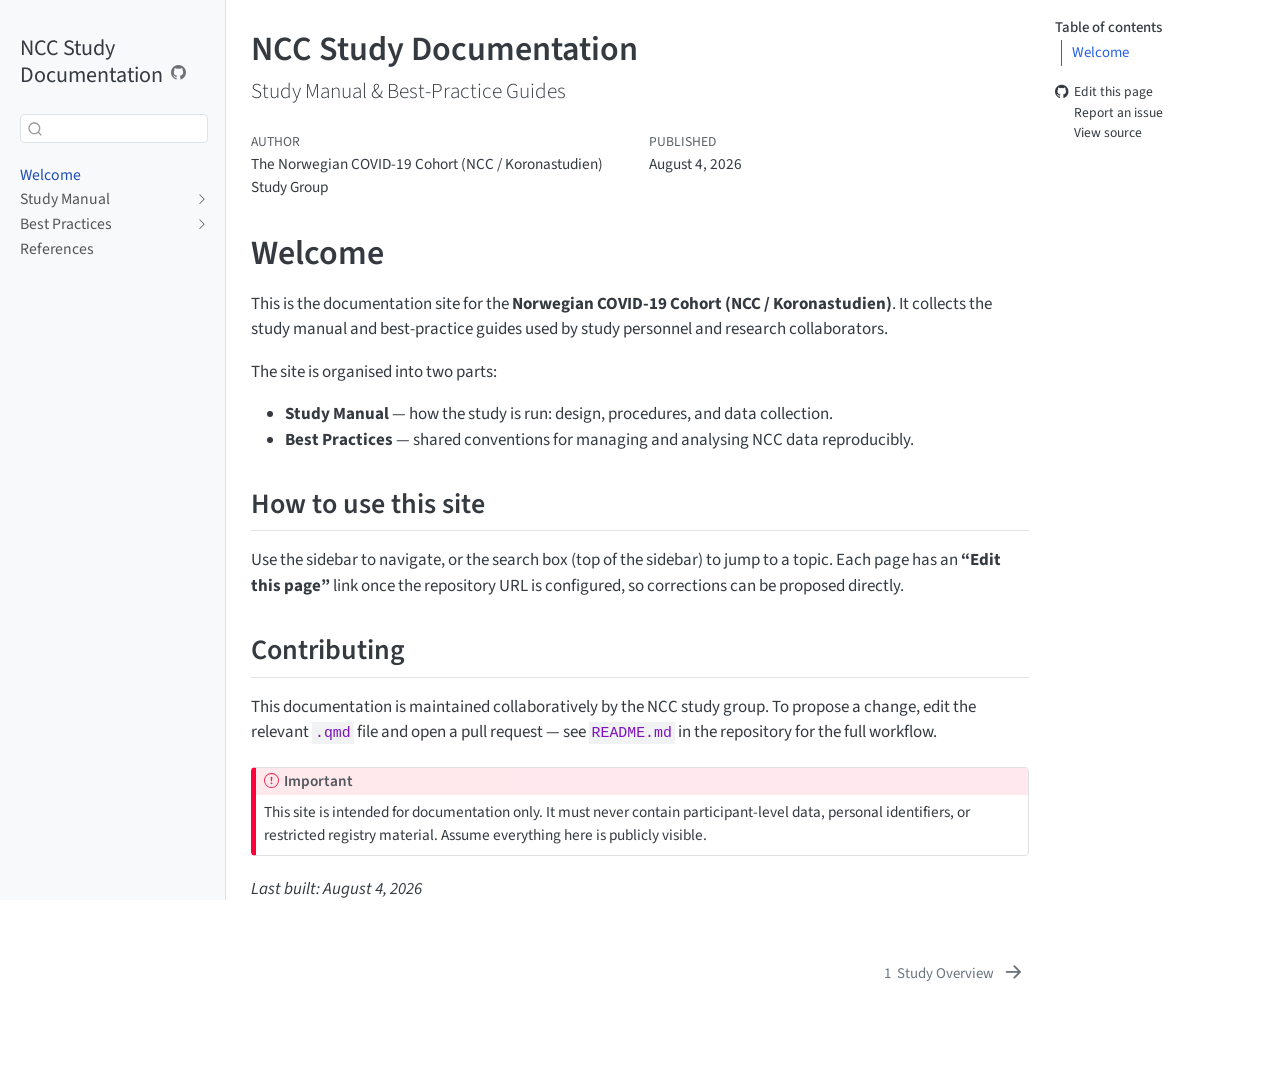
==== index.html @ e5246c28 "Built site for gh-pages" ====
<!DOCTYPE html>
<html xmlns="http://www.w3.org/1999/xhtml" lang="en" xml:lang="en"><head>

<meta charset="utf-8">
<meta name="generator" content="quarto-1.10.18">

<meta name="viewport" content="width=device-width, initial-scale=1.0, user-scalable=yes">

<meta name="author" content="The Norwegian COVID-19 Cohort (NCC / Koronastudien) Study Group">
<meta name="dcterms.date" content="2026-08-04">

<title>NCC Study Documentation</title>
<style>
/* Default styles provided by pandoc.
** See https://pandoc.org/MANUAL.html#variables-for-html for config info.
*/
span.smallcaps{font-variant: small-caps;}
div.columns{display: flex; gap: 1.5em;}
div.column{flex: auto;}
@media screen {
div.columns{gap: min(4vw, 1.5em);}
div.column{overflow-x: auto;}
}
div.hanging-indent{margin-left: 1.5em; text-indent: -1.5em;}
ul.task-list{list-style: none;}
ul.task-list li input[type="checkbox"] {
  width: 0.8em;
  margin: 0 0.8em 0.2em -1em; /* quarto-specific, see https://github.com/quarto-dev/quarto-cli/issues/4556 */ 
  vertical-align: middle;
}
</style>


<script src="site_libs/quarto-nav/quarto-nav.js"></script>
<script src="site_libs/quarto-nav/headroom.min.js"></script>
<script src="site_libs/clipboard/clipboard.min.js"></script>
<script src="site_libs/quarto-search/autocomplete.umd.js"></script>
<script src="site_libs/quarto-search/fuse.min.js"></script>
<script src="site_libs/quarto-search/quarto-search.js"></script>
<meta name="quarto:offset" content="./">
<link href="./manual/study-overview.html" rel="next">
<script src="site_libs/quarto-html/quarto.js" type="module"></script>
<script src="site_libs/quarto-html/tabsets/tabsets.js" type="module"></script>
<script src="site_libs/quarto-html/popper.min.js"></script>
<script src="site_libs/quarto-html/tippy.umd.min.js"></script>
<script src="site_libs/quarto-html/anchor.min.js"></script>
<link href="site_libs/quarto-html/tippy.css" rel="stylesheet">
<link href="site_libs/quarto-html/quarto-syntax-highlighting-64a204ab8560d761af7679ceaba22944.css" rel="stylesheet" id="quarto-text-highlighting-styles">
<script src="site_libs/bootstrap/bootstrap.min.js"></script>
<link href="site_libs/bootstrap/bootstrap-icons.css" rel="stylesheet">
<link href="site_libs/bootstrap/bootstrap-79a35f3c4b9e2b77137be66b252dea35.min.css" rel="stylesheet" append-hash="true" id="quarto-bootstrap" data-mode="light">
<script id="quarto-search-options" type="application/json">{
  "location": "sidebar",
  "copy-button": false,
  "collapse-after": 3,
  "panel-placement": "start",
  "type": "textbox",
  "limit": 50,
  "keyboard-shortcut": [
    "f",
    "/",
    "s"
  ],
  "show-item-context": false,
  "language": {
    "search-no-results-text": "No results",
    "search-matching-documents-text": "matching documents",
    "search-copy-link-title": "Copy link to search",
    "search-hide-matches-text": "Hide additional matches",
    "search-more-match-text": "more match in this document",
    "search-more-matches-text": "more matches in this document",
    "search-clear-button-title": "Clear",
    "search-text-placeholder": "",
    "search-detached-cancel-button-title": "Cancel",
    "search-submit-button-title": "Submit",
    "search-label": "Search"
  }
}</script>


<link rel="stylesheet" href="styles.css">
</head>

<body class="nav-sidebar docked quarto-light">

<div id="quarto-search-results"></div>
  <header id="quarto-header" class="headroom fixed-top">
  <nav class="quarto-secondary-nav">
    <div class="container-fluid d-flex">
      <button type="button" class="quarto-btn-toggle btn" data-bs-toggle="collapse" role="button" data-bs-target=".quarto-sidebar-collapse-item" aria-controls="quarto-sidebar" aria-expanded="false" aria-label="Toggle sidebar navigation" onclick="if (window.quartoToggleHeadroom) { window.quartoToggleHeadroom(); }">
        <i class="bi bi-layout-text-sidebar-reverse"></i>
      </button>
        <nav class="quarto-page-breadcrumbs" aria-label="breadcrumb"><ol class="breadcrumb"><li class="breadcrumb-item"><a href="./index.html">Welcome</a></li></ol></nav>
        <a class="flex-grow-1" role="navigation" data-bs-toggle="collapse" data-bs-target=".quarto-sidebar-collapse-item" aria-controls="quarto-sidebar" aria-expanded="false" aria-label="Toggle sidebar navigation" onclick="if (window.quartoToggleHeadroom) { window.quartoToggleHeadroom(); }">      
        </a>
      <button type="button" class="btn quarto-search-button" aria-label="Search" onclick="window.quartoOpenSearch();">
        <i class="bi bi-search"></i>
      </button>
    </div>
  </nav>
</header>
<!-- content -->
<div id="quarto-content" class="quarto-container page-columns page-rows-contents page-layout-article">
<!-- sidebar -->
  <nav id="quarto-sidebar" class="sidebar collapse collapse-horizontal quarto-sidebar-collapse-item sidebar-navigation docked overflow-auto">
    <div class="pt-lg-2 mt-2 text-left sidebar-header">
    <div class="sidebar-title mb-0 py-0">
      <a href="./">NCC Study Documentation</a> 
        <div class="sidebar-tools-main">
    <a href="https://github.com/ncc-study/ncc-docs" title="Source Code" class="quarto-navigation-tool px-1" aria-label="Source Code"><i class="bi bi-github"></i></a>
</div>
    </div>
      </div>
        <div class="mt-2 flex-shrink-0 align-items-center">
        <div class="sidebar-search">
        <div id="quarto-search" class="" title="Search"></div>
        </div>
        </div>
    <div class="sidebar-menu-container"> 
    <ul class="list-unstyled mt-1">
        <li class="sidebar-item">
  <div class="sidebar-item-container"> 
  <a href="./index.html" class="sidebar-item-text sidebar-link active">
 <span class="menu-text">Welcome</span></a>
  </div>
</li>
        <li class="sidebar-item sidebar-item-section">
      <div class="sidebar-item-container"> 
            <a class="sidebar-item-text sidebar-link text-start collapsed" data-bs-toggle="collapse" data-bs-target="#quarto-sidebar-section-1" role="navigation" aria-expanded="false">
 <span class="menu-text">Study Manual</span></a>
          <a class="sidebar-item-toggle text-start collapsed" data-bs-toggle="collapse" data-bs-target="#quarto-sidebar-section-1" role="navigation" aria-expanded="false" aria-label="Toggle section">
            <i class="bi bi-chevron-right ms-2"></i>
          </a> 
      </div>
      <ul id="quarto-sidebar-section-1" class="collapse list-unstyled sidebar-section depth1 ">  
          <li class="sidebar-item">
  <div class="sidebar-item-container"> 
  <a href="./manual/study-overview.html" class="sidebar-item-text sidebar-link">
 <span class="menu-text"><span class="chapter-number">1</span>&nbsp; <span class="chapter-title">Study Overview</span></span></a>
  </div>
</li>
          <li class="sidebar-item">
  <div class="sidebar-item-container"> 
  <a href="./manual/data-collection.html" class="sidebar-item-text sidebar-link">
 <span class="menu-text"><span class="chapter-number">2</span>&nbsp; <span class="chapter-title">Data collection</span></span></a>
  </div>
</li>
      </ul>
  </li>
        <li class="sidebar-item sidebar-item-section">
      <div class="sidebar-item-container"> 
            <a class="sidebar-item-text sidebar-link text-start collapsed" data-bs-toggle="collapse" data-bs-target="#quarto-sidebar-section-2" role="navigation" aria-expanded="false">
 <span class="menu-text">Best Practices</span></a>
          <a class="sidebar-item-toggle text-start collapsed" data-bs-toggle="collapse" data-bs-target="#quarto-sidebar-section-2" role="navigation" aria-expanded="false" aria-label="Toggle section">
            <i class="bi bi-chevron-right ms-2"></i>
          </a> 
      </div>
      <ul id="quarto-sidebar-section-2" class="collapse list-unstyled sidebar-section depth1 ">  
          <li class="sidebar-item">
  <div class="sidebar-item-container"> 
  <a href="./best-practices/data-management.html" class="sidebar-item-text sidebar-link">
 <span class="menu-text"><span class="chapter-number">3</span>&nbsp; <span class="chapter-title">Data management</span></span></a>
  </div>
</li>
          <li class="sidebar-item">
  <div class="sidebar-item-container"> 
  <a href="./best-practices/reproducible-analysis.html" class="sidebar-item-text sidebar-link">
 <span class="menu-text"><span class="chapter-number">4</span>&nbsp; <span class="chapter-title">Reproducible Analysis</span></span></a>
  </div>
</li>
      </ul>
  </li>
        <li class="sidebar-item">
  <div class="sidebar-item-container"> 
  <a href="./references.html" class="sidebar-item-text sidebar-link">
 <span class="menu-text">References</span></a>
  </div>
</li>
    </ul>
    </div>
</nav>
<div id="quarto-sidebar-glass" class="quarto-sidebar-collapse-item" data-bs-toggle="collapse" data-bs-target=".quarto-sidebar-collapse-item"></div>
<!-- margin-sidebar -->
    <div id="quarto-margin-sidebar" class="sidebar margin-sidebar">
        <nav id="TOC" role="doc-toc" class="toc-active">
    <h2 id="toc-title">Table of contents</h2>
   
  <ul>
  <li><a href="#welcome" id="toc-welcome" class="nav-link active" data-scroll-target="#welcome">Welcome</a>
  <ul class="collapse">
  <li><a href="#how-to-use-this-site" id="toc-how-to-use-this-site" class="nav-link" data-scroll-target="#how-to-use-this-site">How to use this site</a></li>
  <li><a href="#contributing" id="toc-contributing" class="nav-link" data-scroll-target="#contributing">Contributing</a></li>
  </ul></li>
  </ul>
<div class="toc-actions"><ul><li><a href="https://github.com/ncc-study/ncc-docs/edit/main/index.qmd" class="toc-action"><i class="bi bi-github"></i>Edit this page</a></li><li><a href="https://github.com/ncc-study/ncc-docs/issues/new" class="toc-action"><i class="bi empty"></i>Report an issue</a></li><li><a href="https://github.com/ncc-study/ncc-docs/blob/main/index.qmd" class="toc-action"><i class="bi empty"></i>View source</a></li></ul></div></nav>
    </div>
<!-- main -->
<main class="content" id="quarto-document-content">

<header id="title-block-header" class="quarto-title-block default">
<div class="quarto-title">
<h1 class="title">NCC Study Documentation</h1>
<p class="subtitle lead">Study Manual &amp; Best-Practice Guides</p>
</div>



<div class="quarto-title-meta">

    <div>
    <div class="quarto-title-meta-heading">Author</div>
    <div class="quarto-title-meta-contents">
             <p>The Norwegian COVID-19 Cohort (NCC / Koronastudien) Study Group </p>
          </div>
  </div>
    
    <div>
    <div class="quarto-title-meta-heading">Published</div>
    <div class="quarto-title-meta-contents">
      <p class="date">August 4, 2026</p>
    </div>
  </div>
  
    
  </div>
  


</header>


<section id="welcome" class="level1 unnumbered">
<h1 class="unnumbered">Welcome</h1>
<p>This is the documentation site for the <strong>Norwegian COVID-19 Cohort (NCC / Koronastudien)</strong>. It collects the study manual and best-practice guides used by study personnel and research collaborators.</p>
<p>The site is organised into two parts:</p>
<ul>
<li><strong>Study Manual</strong> — how the study is run: design, procedures, and data collection.</li>
<li><strong>Best Practices</strong> — shared conventions for managing and analysing NCC data reproducibly.</li>
</ul>
<section id="how-to-use-this-site" class="level2">
<h2 class="anchored" data-anchor-id="how-to-use-this-site">How to use this site</h2>
<p>Use the sidebar to navigate, or the search box (top of the sidebar) to jump to a topic. Each page has an <strong>“Edit this page”</strong> link once the repository URL is configured, so corrections can be proposed directly.</p>
</section>
<section id="contributing" class="level2">
<h2 class="anchored" data-anchor-id="contributing">Contributing</h2>
<p>This documentation is maintained collaboratively by the NCC study group. To propose a change, edit the relevant <code>.qmd</code> file and open a pull request — see <code>README.md</code> in the repository for the full workflow.</p>
<div class="callout callout-style-default callout-important callout-titled">
<div class="callout-header d-flex align-content-center">
<div class="callout-icon-container">
<i class="callout-icon"></i>
</div>
<div class="callout-title-container flex-fill">
Important
</div>
</div>
<div class="callout-body-container callout-body">
<p>This site is intended for documentation only. It must never contain participant-level data, personal identifiers, or restricted registry material. Assume everything here is publicly visible.</p>
</div>
</div>
<p><em>Last built: August 4, 2026</em></p>


</section>
</section>

</main> <!-- /main -->
<script id="quarto-html-after-body" type="application/javascript">
  window.document.addEventListener("DOMContentLoaded", function (event) {
    const icon = "";
    const anchorJS = new window.AnchorJS();
    anchorJS.options = {
      placement: 'right',
      icon: icon
    };
    anchorJS.add('.anchored');
    const isCodeAnnotation = (el) => {
      for (const clz of el.classList) {
        if (clz.startsWith('code-annotation-')) {                     
          return true;
        }
      }
      return false;
    }
    const onCopySuccess = function(e) {
      // button target
      const button = e.trigger;
      // don't keep focus
      button.blur();
      // flash "checked"
      button.classList.add('code-copy-button-checked');
      var currentTitle = button.getAttribute("title");
      button.setAttribute("title", "Copied!");
      let tooltip;
      if (window.bootstrap) {
        button.setAttribute("data-bs-toggle", "tooltip");
        button.setAttribute("data-bs-placement", "left");
        button.setAttribute("data-bs-title", "Copied!");
        tooltip = new bootstrap.Tooltip(button, 
          { trigger: "manual", 
            customClass: "code-copy-button-tooltip",
            offset: [0, -8]});
        tooltip.show();    
      }
      setTimeout(function() {
        if (tooltip) {
          tooltip.hide();
          button.removeAttribute("data-bs-title");
          button.removeAttribute("data-bs-toggle");
          button.removeAttribute("data-bs-placement");
        }
        button.setAttribute("title", currentTitle);
        button.classList.remove('code-copy-button-checked');
      }, 1000);
      // clear code selection
      e.clearSelection();
    }
    const getTextToCopy = function(trigger) {
      const outerScaffold = trigger.parentElement.cloneNode(true);
      const codeEl = outerScaffold.querySelector('code');
      for (const childEl of codeEl.children) {
        if (isCodeAnnotation(childEl)) {
          childEl.remove();
        }
      }
      return codeEl.innerText;
    }
    const clipboard = new window.ClipboardJS('.code-copy-button:not([data-in-quarto-modal])', {
      text: getTextToCopy
    });
    clipboard.on('success', onCopySuccess);
    if (window.document.getElementById('quarto-embedded-source-code-modal')) {
      const clipboardModal = new window.ClipboardJS('.code-copy-button[data-in-quarto-modal]', {
        text: getTextToCopy,
        container: window.document.getElementById('quarto-embedded-source-code-modal')
      });
      clipboardModal.on('success', onCopySuccess);
    }
      var localhostRegex = new RegExp(/^(?:http|https):\/\/localhost\:?[0-9]*\//);
      var mailtoRegex = new RegExp(/^mailto:/);
        var filterRegex = new RegExp('/' + window.location.host + '/');
      var isInternal = (href) => {
          return filterRegex.test(href) || localhostRegex.test(href) || mailtoRegex.test(href);
      }
      // Inspect non-navigation links and adorn them if external
     var links = window.document.querySelectorAll('a[href]:not(.nav-link):not(.navbar-brand):not(.toc-action):not(.sidebar-link):not(.sidebar-item-toggle):not(.pagination-link):not(.no-external):not([aria-hidden]):not(.dropdown-item):not(.quarto-navigation-tool):not(.about-link)');
      for (var i=0; i<links.length; i++) {
        const link = links[i];
        if (!isInternal(link.href)) {
          // undo the damage that might have been done by quarto-nav.js in the case of
          // links that we want to consider external
          if (link.dataset.originalHref !== undefined) {
            link.href = link.dataset.originalHref;
          }
        }
      }
    function tippyHover(el, contentFn, onTriggerFn, onUntriggerFn) {
      const config = {
        allowHTML: true,
        maxWidth: 500,
        delay: 100,
        arrow: false,
        appendTo: function(el) {
            return el.parentElement;
        },
        interactive: true,
        interactiveBorder: 10,
        theme: 'quarto',
        placement: 'bottom-start',
      };
      if (contentFn) {
        config.content = contentFn;
      }
      if (onTriggerFn) {
        config.onTrigger = onTriggerFn;
      }
      if (onUntriggerFn) {
        config.onUntrigger = onUntriggerFn;
      }
      window.tippy(el, config); 
    }
    const noterefs = window.document.querySelectorAll('a[role="doc-noteref"]');
    for (var i=0; i<noterefs.length; i++) {
      const ref = noterefs[i];
      tippyHover(ref, function() {
        // use id or data attribute instead here
        let href = ref.getAttribute('data-footnote-href') || ref.getAttribute('href');
        try { href = new URL(href).hash; } catch {}
        const id = href.replace(/^#\/?/, "");
        const note = window.document.getElementById(id);
        if (note) {
          return note.innerHTML;
        } else {
          return "";
        }
      });
    }
    const xrefs = window.document.querySelectorAll('a.quarto-xref');
    const processXRef = (id, note) => {
      // Strip column container classes
      const stripColumnClz = (el) => {
        el.classList.remove("page-full", "page-columns");
        if (el.children) {
          for (const child of el.children) {
            stripColumnClz(child);
          }
        }
      }
      stripColumnClz(note)
      if (id === null || id.startsWith('sec-')) {
        // Special case sections, only their first couple elements
        const container = document.createElement("div");
        if (note.children && note.children.length > 2) {
          container.appendChild(note.children[0].cloneNode(true));
          for (let i = 1; i < note.children.length; i++) {
            const child = note.children[i];
            if (child.tagName === "P" && child.innerText === "") {
              continue;
            } else {
              container.appendChild(child.cloneNode(true));
              break;
            }
          }
          if (window.Quarto?.typesetMath) {
            window.Quarto.typesetMath(container);
          }
          return container.innerHTML
        } else {
          if (window.Quarto?.typesetMath) {
            window.Quarto.typesetMath(note);
          }
          return note.innerHTML;
        }
      } else {
        // Remove any anchor links if they are present
        const anchorLink = note.querySelector('a.anchorjs-link');
        if (anchorLink) {
          anchorLink.remove();
        }
        if (window.Quarto?.typesetMath) {
          window.Quarto.typesetMath(note);
        }
        if (note.classList.contains("callout")) {
          return note.outerHTML;
        } else {
          return note.innerHTML;
        }
      }
    }
    for (var i=0; i<xrefs.length; i++) {
      const xref = xrefs[i];
      tippyHover(xref, undefined, function(instance) {
        instance.disable();
        let url = xref.getAttribute('href');
        let hash = undefined; 
        if (url.startsWith('#')) {
          hash = url;
        } else {
          try { hash = new URL(url).hash; } catch {}
        }
        if (hash) {
          const id = hash.replace(/^#\/?/, "");
          const note = window.document.getElementById(id);
          if (note !== null) {
            try {
              const html = processXRef(id, note.cloneNode(true));
              instance.setContent(html);
            } finally {
              instance.enable();
              instance.show();
            }
          } else {
            // See if we can fetch this
            fetch(url.split('#')[0])
            .then(res => res.text())
            .then(html => {
              const parser = new DOMParser();
              const htmlDoc = parser.parseFromString(html, "text/html");
              const note = htmlDoc.getElementById(id);
              if (note !== null) {
                const html = processXRef(id, note);
                instance.setContent(html);
              } 
            }).finally(() => {
              instance.enable();
              instance.show();
            });
          }
        } else {
          // See if we can fetch a full url (with no hash to target)
          // This is a special case and we should probably do some content thinning / targeting
          fetch(url)
          .then(res => res.text())
          .then(html => {
            const parser = new DOMParser();
            const htmlDoc = parser.parseFromString(html, "text/html");
            const note = htmlDoc.querySelector('main.content');
            if (note !== null) {
              // This should only happen for chapter cross references
              // (since there is no id in the URL)
              // remove the first header
              if (note.children.length > 0 && note.children[0].tagName === "HEADER") {
                note.children[0].remove();
              }
              const html = processXRef(null, note);
              instance.setContent(html);
            } 
          }).finally(() => {
            instance.enable();
            instance.show();
          });
        }
      }, function(instance) {
      });
    }
        let selectedAnnoteEl;
        const selectorForAnnotation = ( cell, annotation) => {
          let cellAttr = 'data-code-cell="' + cell + '"';
          let lineAttr = 'data-code-annotation="' +  annotation + '"';
          const selector = 'span[' + cellAttr + '][' + lineAttr + ']';
          return selector;
        }
        const selectCodeLines = (annoteEl) => {
          const doc = window.document;
          const targetCell = annoteEl.getAttribute("data-target-cell");
          const targetAnnotation = annoteEl.getAttribute("data-target-annotation");
          const annoteSpan = window.document.querySelector(selectorForAnnotation(targetCell, targetAnnotation));
          const lines = annoteSpan.getAttribute("data-code-lines").split(",");
          const lineIds = lines.map((line) => {
            return targetCell + "-" + line;
          })
          let top = null;
          let height = null;
          let parent = null;
          if (lineIds.length > 0) {
              //compute the position of the single el (top and bottom and make a div)
              const el = window.document.getElementById(lineIds[0]);
              top = el.offsetTop;
              height = el.offsetHeight;
              parent = el.parentElement.parentElement;
            if (lineIds.length > 1) {
              const lastEl = window.document.getElementById(lineIds[lineIds.length - 1]);
              const bottom = lastEl.offsetTop + lastEl.offsetHeight;
              height = bottom - top;
            }
            if (top !== null && height !== null && parent !== null) {
              // cook up a div (if necessary) and position it 
              let div = window.document.getElementById("code-annotation-line-highlight");
              if (div === null) {
                div = window.document.createElement("div");
                div.setAttribute("id", "code-annotation-line-highlight");
                div.style.position = 'absolute';
                parent.appendChild(div);
              }
              div.style.top = top - 2 + "px";
              div.style.height = height + 4 + "px";
              div.style.left = 0;
              let gutterDiv = window.document.getElementById("code-annotation-line-highlight-gutter");
              if (gutterDiv === null) {
                gutterDiv = window.document.createElement("div");
                gutterDiv.setAttribute("id", "code-annotation-line-highlight-gutter");
                gutterDiv.style.position = 'absolute';
                const codeCell = window.document.getElementById(targetCell);
                const gutter = codeCell.querySelector('.code-annotation-gutter');
                gutter.appendChild(gutterDiv);
              }
              gutterDiv.style.top = top - 2 + "px";
              gutterDiv.style.height = height + 4 + "px";
            }
            selectedAnnoteEl = annoteEl;
          }
        };
        const unselectCodeLines = () => {
          const elementsIds = ["code-annotation-line-highlight", "code-annotation-line-highlight-gutter"];
          elementsIds.forEach((elId) => {
            const div = window.document.getElementById(elId);
            if (div) {
              div.remove();
            }
          });
          selectedAnnoteEl = undefined;
        };
          // Handle positioning of the toggle
      window.addEventListener(
        "resize",
        throttle(() => {
          elRect = undefined;
          if (selectedAnnoteEl) {
            selectCodeLines(selectedAnnoteEl);
          }
        }, 10)
      );
      function throttle(fn, ms) {
      let throttle = false;
      let timer;
        return (...args) => {
          if(!throttle) { // first call gets through
              fn.apply(this, args);
              throttle = true;
          } else { // all the others get throttled
              if(timer) clearTimeout(timer); // cancel #2
              timer = setTimeout(() => {
                fn.apply(this, args);
                timer = throttle = false;
              }, ms);
          }
        };
      }
        // Attach click handler to the DT
        const annoteDls = window.document.querySelectorAll('dt[data-target-cell]');
        for (const annoteDlNode of annoteDls) {
          annoteDlNode.addEventListener('click', (event) => {
            const clickedEl = event.target;
            if (clickedEl !== selectedAnnoteEl) {
              unselectCodeLines();
              const activeEl = window.document.querySelector('dt[data-target-cell].code-annotation-active');
              if (activeEl) {
                activeEl.classList.remove('code-annotation-active');
              }
              selectCodeLines(clickedEl);
              clickedEl.classList.add('code-annotation-active');
            } else {
              // Unselect the line
              unselectCodeLines();
              clickedEl.classList.remove('code-annotation-active');
            }
          });
        }
    const findCites = (el) => {
      const parentEl = el.parentElement;
      if (parentEl) {
        const cites = parentEl.dataset.cites;
        if (cites) {
          return {
            el,
            cites: cites.split(' ')
          };
        } else {
          return findCites(el.parentElement)
        }
      } else {
        return undefined;
      }
    };
    var bibliorefs = window.document.querySelectorAll('a[role="doc-biblioref"]');
    for (var i=0; i<bibliorefs.length; i++) {
      const ref = bibliorefs[i];
      const citeInfo = findCites(ref);
      if (citeInfo) {
        tippyHover(citeInfo.el, function() {
          var popup = window.document.createElement('div');
          citeInfo.cites.forEach(function(cite) {
            var citeDiv = window.document.createElement('div');
            citeDiv.classList.add('hanging-indent');
            citeDiv.classList.add('csl-entry');
            var biblioDiv = window.document.getElementById('ref-' + cite);
            if (biblioDiv) {
              citeDiv.innerHTML = biblioDiv.innerHTML;
            }
            popup.appendChild(citeDiv);
          });
          return popup.innerHTML;
        });
      }
    }
  });
  </script>
<nav class="page-navigation">
  <div class="nav-page nav-page-previous">
  </div>
  <div class="nav-page nav-page-next">
      <a href="./manual/study-overview.html" class="pagination-link" aria-label="Study Overview">
        <span class="nav-page-text"><span class="chapter-number">1</span>&nbsp; <span class="chapter-title">Study Overview</span></span> <i class="bi bi-arrow-right-short"></i>
      </a>
  </div>
</nav>
</div> <!-- /content -->




<footer class="footer"><div class="nav-footer"><div class="nav-footer-center"><div class="toc-actions d-sm-block d-md-none"><ul><li><a href="https://github.com/ncc-study/ncc-docs/edit/main/index.qmd" class="toc-action"><i class="bi bi-github"></i>Edit this page</a></li><li><a href="https://github.com/ncc-study/ncc-docs/issues/new" class="toc-action"><i class="bi empty"></i>Report an issue</a></li><li><a href="https://github.com/ncc-study/ncc-docs/blob/main/index.qmd" class="toc-action"><i class="bi empty"></i>View source</a></li></ul></div></div></div></footer></body></html>
---- site_libs/quarto-html/tippy.css ----
.tippy-box[data-animation=fade][data-state=hidden]{opacity:0}[data-tippy-root]{max-width:calc(100vw - 10px)}.tippy-box{position:relative;background-color:#333;color:#fff;border-radius:4px;font-size:14px;line-height:1.4;white-space:normal;outline:0;transition-property:transform,visibility,opacity}.tippy-box[data-placement^=top]>.tippy-arrow{bottom:0}.tippy-box[data-placement^=top]>.tippy-arrow:before{bottom:-7px;left:0;border-width:8px 8px 0;border-top-color:initial;transform-origin:center top}.tippy-box[data-placement^=bottom]>.tippy-arrow{top:0}.tippy-box[data-placement^=bottom]>.tippy-arrow:before{top:-7px;left:0;border-width:0 8px 8px;border-bottom-color:initial;transform-origin:center bottom}.tippy-box[data-placement^=left]>.tippy-arrow{right:0}.tippy-box[data-placement^=left]>.tippy-arrow:before{border-width:8px 0 8px 8px;border-left-color:initial;right:-7px;transform-origin:center left}.tippy-box[data-placement^=right]>.tippy-arrow{left:0}.tippy-box[data-placement^=right]>.tippy-arrow:before{left:-7px;border-width:8px 8px 8px 0;border-right-color:initial;transform-origin:center right}.tippy-box[data-inertia][data-state=visible]{transition-timing-function:cubic-bezier(.54,1.5,.38,1.11)}.tippy-arrow{width:16px;height:16px;color:#333}.tippy-arrow:before{content:"";position:absolute;border-color:transparent;border-style:solid}.tippy-content{position:relative;padding:5px 9px;z-index:1}
---- site_libs/quarto-html/quarto-syntax-highlighting-64a204ab8560d761af7679ceaba22944.css ----
/* quarto syntax highlight colors */
:root {
  --quarto-hl-ot-color: #003B4F;
  --quarto-hl-at-color: #657422;
  --quarto-hl-ss-color: #20794D;
  --quarto-hl-an-color: #5E5E5E;
  --quarto-hl-fu-color: #4758AB;
  --quarto-hl-st-color: #20794D;
  --quarto-hl-cf-color: #003B4F;
  --quarto-hl-op-color: #5E5E5E;
  --quarto-hl-er-color: #AD0000;
  --quarto-hl-bn-color: #AD0000;
  --quarto-hl-al-color: #AD0000;
  --quarto-hl-va-color: #111111;
  --quarto-hl-bu-color: inherit;
  --quarto-hl-ex-color: inherit;
  --quarto-hl-pp-color: #AD0000;
  --quarto-hl-in-color: #5E5E5E;
  --quarto-hl-vs-color: #20794D;
  --quarto-hl-wa-color: #5E5E5E;
  --quarto-hl-do-color: #5E5E5E;
  --quarto-hl-im-color: #00769E;
  --quarto-hl-ch-color: #20794D;
  --quarto-hl-dt-color: #AD0000;
  --quarto-hl-fl-color: #AD0000;
  --quarto-hl-co-color: #5E5E5E;
  --quarto-hl-cv-color: #5E5E5E;
  --quarto-hl-cn-color: #8f5902;
  --quarto-hl-sc-color: #5E5E5E;
  --quarto-hl-dv-color: #AD0000;
  --quarto-hl-kw-color: #003B4F;
}

/* other quarto variables */
:root {
  --quarto-font-monospace: SFMono-Regular, Menlo, Monaco, Consolas, "Liberation Mono", "Courier New", monospace;
}

/* syntax highlight based on Pandoc's rules */
pre > code.sourceCode > span {
  color: #003B4F;
}

code.sourceCode > span {
  color: #003B4F;
}

div.sourceCode,
div.sourceCode pre.sourceCode {
  color: #003B4F;
}

/* Normal */
code span {
  color: #003B4F;
}

/* Alert */
code span.al {
  color: #AD0000;
  font-style: inherit;
}

/* Annotation */
code span.an {
  color: #5E5E5E;
  font-style: inherit;
}

/* Attribute */
code span.at {
  color: #657422;
  font-style: inherit;
}

/* BaseN */
code span.bn {
  color: #AD0000;
  font-style: inherit;
}

/* BuiltIn */
code span.bu {
  font-style: inherit;
}

/* ControlFlow */
code span.cf {
  color: #003B4F;
  font-weight: bold;
  font-style: inherit;
}

/* Char */
code span.ch {
  color: #20794D;
  font-style: inherit;
}

/* Constant */
code span.cn {
  color: #8f5902;
  font-style: inherit;
}

/* Comment */
code span.co {
  color: #5E5E5E;
  font-style: inherit;
}

/* CommentVar */
code span.cv {
  color: #5E5E5E;
  font-style: italic;
}

/* Documentation */
code span.do {
  color: #5E5E5E;
  font-style: italic;
}

/* DataType */
code span.dt {
  color: #AD0000;
  font-style: inherit;
}

/* DecVal */
code span.dv {
  color: #AD0000;
  font-style: inherit;
}

/* Error */
code span.er {
  color: #AD0000;
  font-style: inherit;
}

/* Extension */
code span.ex {
  font-style: inherit;
}

/* Float */
code span.fl {
  color: #AD0000;
  font-style: inherit;
}

/* Function */
code span.fu {
  color: #4758AB;
  font-style: inherit;
}

/* Import */
code span.im {
  color: #00769E;
  font-style: inherit;
}

/* Information */
code span.in {
  color: #5E5E5E;
  font-style: inherit;
}

/* Keyword */
code span.kw {
  color: #003B4F;
  font-weight: bold;
  font-style: inherit;
}

/* Operator */
code span.op {
  color: #5E5E5E;
  font-style: inherit;
}

/* Other */
code span.ot {
  color: #003B4F;
  font-style: inherit;
}

/* Preprocessor */
code span.pp {
  color: #AD0000;
  font-style: inherit;
}

/* SpecialChar */
code span.sc {
  color: #5E5E5E;
  font-style: inherit;
}

/* SpecialString */
code span.ss {
  color: #20794D;
  font-style: inherit;
}

/* String */
code span.st {
  color: #20794D;
  font-style: inherit;
}

/* Variable */
code span.va {
  color: #111111;
  font-style: inherit;
}

/* VerbatimString */
code span.vs {
  color: #20794D;
  font-style: inherit;
}

/* Warning */
code span.wa {
  color: #5E5E5E;
  font-style: italic;
}

.prevent-inlining {
  content: "</";
}

/*# sourceMappingURL=9d8d5bb603a83b8298b89080a598c93b.css.map */
---- styles.css ----
/* NCC study documentation — team-editable styles.
   Keep overrides minimal; the cosmo theme handles most of the look. */

:root {
  --ncc-accent: #0b6e4f;
}

.sidebar-title {
  font-weight: 600;
}
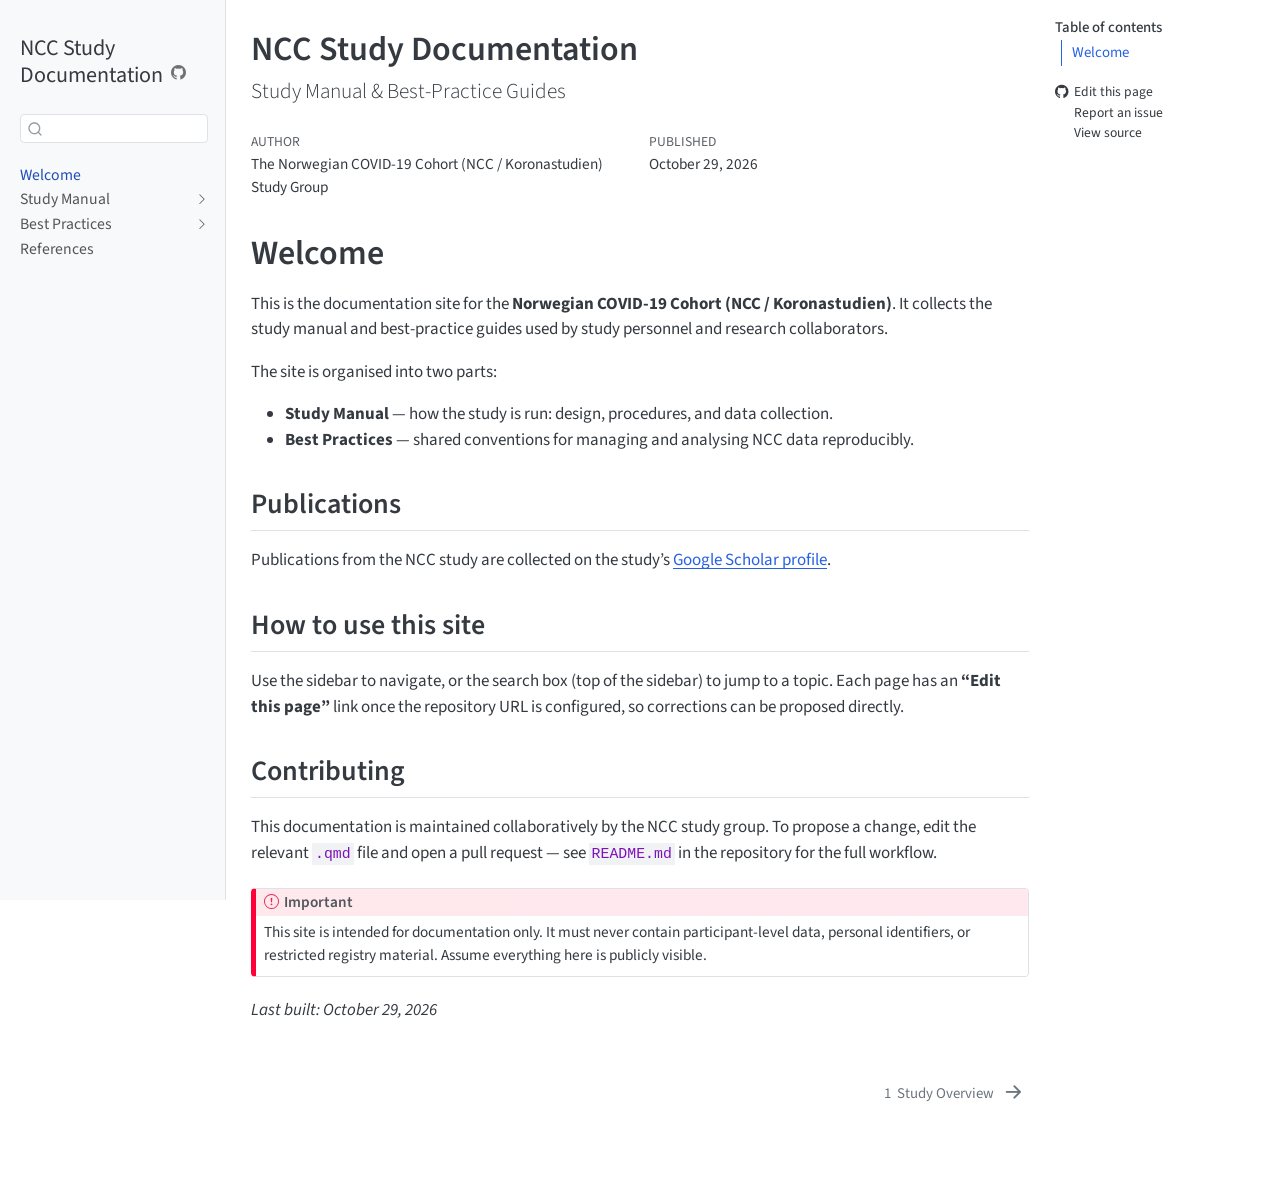
==== commit 83e0e47d: "Built site for gh-pages" ====
--- a/index.html
+++ b/index.html
@@ -2,12 +2,12 @@
 <html xmlns="http://www.w3.org/1999/xhtml" lang="en" xml:lang="en"><head>
 
 <meta charset="utf-8">
-<meta name="generator" content="quarto-1.10.18">
+<meta name="generator" content="quarto-1.10.19">
 
 <meta name="viewport" content="width=device-width, initial-scale=1.0, user-scalable=yes">
 
 <meta name="author" content="The Norwegian COVID-19 Cohort (NCC / Koronastudien) Study Group">
-<meta name="dcterms.date" content="2026-08-04">
+<meta name="dcterms.date" content="2026-10-29">
 
 <title>NCC Study Documentation</title>
 <style>
@@ -45,10 +45,10 @@
 <script src="site_libs/quarto-html/tippy.umd.min.js"></script>
 <script src="site_libs/quarto-html/anchor.min.js"></script>
 <link href="site_libs/quarto-html/tippy.css" rel="stylesheet">
-<link href="site_libs/quarto-html/quarto-syntax-highlighting-64a204ab8560d761af7679ceaba22944.css" rel="stylesheet" id="quarto-text-highlighting-styles">
+<link href="site_libs/quarto-html/quarto-syntax-highlighting-bf27225e3a48a9273f3daa8f8e829971.css" rel="stylesheet" id="quarto-text-highlighting-styles">
 <script src="site_libs/bootstrap/bootstrap.min.js"></script>
 <link href="site_libs/bootstrap/bootstrap-icons.css" rel="stylesheet">
-<link href="site_libs/bootstrap/bootstrap-79a35f3c4b9e2b77137be66b252dea35.min.css" rel="stylesheet" append-hash="true" id="quarto-bootstrap" data-mode="light">
+<link href="site_libs/bootstrap/bootstrap-ba1bbaae1575926a4c6fd1890e6430eb.min.css" rel="stylesheet" append-hash="true" id="quarto-bootstrap" data-mode="light">
 <script id="quarto-search-options" type="application/json">{
   "location": "sidebar",
   "copy-button": false,
@@ -188,6 +188,7 @@
   <ul>
   <li><a href="#welcome" id="toc-welcome" class="nav-link active" data-scroll-target="#welcome">Welcome</a>
   <ul class="collapse">
+  <li><a href="#publications" id="toc-publications" class="nav-link" data-scroll-target="#publications">Publications</a></li>
   <li><a href="#how-to-use-this-site" id="toc-how-to-use-this-site" class="nav-link" data-scroll-target="#how-to-use-this-site">How to use this site</a></li>
   <li><a href="#contributing" id="toc-contributing" class="nav-link" data-scroll-target="#contributing">Contributing</a></li>
   </ul></li>
@@ -217,7 +218,7 @@
     <div>
     <div class="quarto-title-meta-heading">Published</div>
     <div class="quarto-title-meta-contents">
-      <p class="date">August 4, 2026</p>
+      <p class="date">October 29, 2026</p>
     </div>
   </div>
   
@@ -237,6 +238,24 @@
 <li><strong>Study Manual</strong> — how the study is run: design, procedures, and data collection.</li>
 <li><strong>Best Practices</strong> — shared conventions for managing and analysing NCC data reproducibly.</li>
 </ul>
+<section id="publications" class="level2">
+<h2 class="anchored" data-anchor-id="publications">Publications</h2>
+<p>Publications from the NCC study are collected on the study’s <a href="https://scholar.google.com/citations?user=SLJhEk0AAAAJ">Google Scholar profile</a>.</p>
+<!-- Google Scholar bibliometrics, included on the landing page (index.qmd).
+
+This file is overwritten during every publish run by
+scripts/fetch_scholar_metrics.py; the overwritten copy is used only for
+that build and is not committed. What is committed here is the fallback
+shown when the fetch fails (Google Scholar often blocks CI runners).
+
+To refresh the fallback, run the script locally and commit the result
+through a pull request:
+
+    pip install scholarly==1.7.11
+    python scripts/fetch_scholar_metrics.py SLJhEk0AAAAJ
+
+While this file holds only this comment, no metrics are shown. -->
+</section>
 <section id="how-to-use-this-site" class="level2">
 <h2 class="anchored" data-anchor-id="how-to-use-this-site">How to use this site</h2>
 <p>Use the sidebar to navigate, or the search box (top of the sidebar) to jump to a topic. Each page has an <strong>“Edit this page”</strong> link once the repository URL is configured, so corrections can be proposed directly.</p>
@@ -257,7 +276,7 @@
 <p>This site is intended for documentation only. It must never contain participant-level data, personal identifiers, or restricted registry material. Assume everything here is publicly visible.</p>
 </div>
 </div>
-<p><em>Last built: August 4, 2026</em></p>
+<p><em>Last built: October 29, 2026</em></p>
 
 
 </section>
--- a/site_libs/quarto-html/quarto-syntax-highlighting-bf27225e3a48a9273f3daa8f8e829971.css
+++ b/site_libs/quarto-html/quarto-syntax-highlighting-bf27225e3a48a9273f3daa8f8e829971.css
@@ -0,0 +1,236 @@
+/* quarto syntax highlight colors */
+:root {
+  --quarto-hl-ot-color: #003B4F;
+  --quarto-hl-at-color: #657422;
+  --quarto-hl-ss-color: #20794D;
+  --quarto-hl-an-color: #5E5E5E;
+  --quarto-hl-fu-color: #4758AB;
+  --quarto-hl-st-color: #20794D;
+  --quarto-hl-cf-color: #003B4F;
+  --quarto-hl-op-color: #5E5E5E;
+  --quarto-hl-er-color: #AD0000;
+  --quarto-hl-bn-color: #AD0000;
+  --quarto-hl-al-color: #AD0000;
+  --quarto-hl-va-color: #111111;
+  --quarto-hl-bu-color: inherit;
+  --quarto-hl-ex-color: inherit;
+  --quarto-hl-pp-color: #AD0000;
+  --quarto-hl-in-color: #5E5E5E;
+  --quarto-hl-vs-color: #20794D;
+  --quarto-hl-wa-color: #5E5E5E;
+  --quarto-hl-do-color: #5E5E5E;
+  --quarto-hl-im-color: #00769E;
+  --quarto-hl-ch-color: #20794D;
+  --quarto-hl-dt-color: #AD0000;
+  --quarto-hl-fl-color: #AD0000;
+  --quarto-hl-co-color: #5E5E5E;
+  --quarto-hl-cv-color: #5E5E5E;
+  --quarto-hl-cn-color: #8f5902;
+  --quarto-hl-sc-color: #5E5E5E;
+  --quarto-hl-dv-color: #AD0000;
+  --quarto-hl-kw-color: #003B4F;
+}
+
+/* other quarto variables */
+:root {
+  --quarto-font-monospace: SFMono-Regular, Menlo, Monaco, Consolas, "Liberation Mono", "Courier New", monospace;
+}
+
+/* syntax highlight based on Pandoc's rules */
+pre > code.sourceCode > span {
+  color: #003B4F;
+}
+
+code.sourceCode > span {
+  color: #003B4F;
+}
+
+div.sourceCode,
+div.sourceCode pre.sourceCode {
+  color: #003B4F;
+}
+
+/* Normal */
+code span {
+  color: #003B4F;
+}
+
+/* Alert */
+code span.al {
+  color: #AD0000;
+  font-style: inherit;
+}
+
+/* Annotation */
+code span.an {
+  color: #5E5E5E;
+  font-style: inherit;
+}
+
+/* Attribute */
+code span.at {
+  color: #657422;
+  font-style: inherit;
+}
+
+/* BaseN */
+code span.bn {
+  color: #AD0000;
+  font-style: inherit;
+}
+
+/* BuiltIn */
+code span.bu {
+  font-style: inherit;
+}
+
+/* ControlFlow */
+code span.cf {
+  color: #003B4F;
+  font-weight: bold;
+  font-style: inherit;
+}
+
+/* Char */
+code span.ch {
+  color: #20794D;
+  font-style: inherit;
+}
+
+/* Constant */
+code span.cn {
+  color: #8f5902;
+  font-style: inherit;
+}
+
+/* Comment */
+code span.co {
+  color: #5E5E5E;
+  font-style: inherit;
+}
+
+/* CommentVar */
+code span.cv {
+  color: #5E5E5E;
+  font-style: italic;
+}
+
+/* Documentation */
+code span.do {
+  color: #5E5E5E;
+  font-style: italic;
+}
+
+/* DataType */
+code span.dt {
+  color: #AD0000;
+  font-style: inherit;
+}
+
+/* DecVal */
+code span.dv {
+  color: #AD0000;
+  font-style: inherit;
+}
+
+/* Error */
+code span.er {
+  color: #AD0000;
+  font-style: inherit;
+}
+
+/* Extension */
+code span.ex {
+  font-style: inherit;
+}
+
+/* Float */
+code span.fl {
+  color: #AD0000;
+  font-style: inherit;
+}
+
+/* Function */
+code span.fu {
+  color: #4758AB;
+  font-style: inherit;
+}
+
+/* Import */
+code span.im {
+  color: #00769E;
+  font-style: inherit;
+}
+
+/* Information */
+code span.in {
+  color: #5E5E5E;
+  font-style: inherit;
+}
+
+/* Keyword */
+code span.kw {
+  color: #003B4F;
+  font-weight: bold;
+  font-style: inherit;
+}
+
+/* Operator */
+code span.op {
+  color: #5E5E5E;
+  font-style: inherit;
+}
+
+/* Other */
+code span.ot {
+  color: #003B4F;
+  font-style: inherit;
+}
+
+/* Preprocessor */
+code span.pp {
+  color: #AD0000;
+  font-style: inherit;
+}
+
+/* SpecialChar */
+code span.sc {
+  color: #5E5E5E;
+  font-style: inherit;
+}
+
+/* SpecialString */
+code span.ss {
+  color: #20794D;
+  font-style: inherit;
+}
+
+/* String */
+code span.st {
+  color: #20794D;
+  font-style: inherit;
+}
+
+/* Variable */
+code span.va {
+  color: #111111;
+  font-style: inherit;
+}
+
+/* VerbatimString */
+code span.vs {
+  color: #20794D;
+  font-style: inherit;
+}
+
+/* Warning */
+code span.wa {
+  color: #5E5E5E;
+  font-style: italic;
+}
+
+.prevent-inlining {
+  content: "</";
+}
+
+/*# sourceMappingURL=8be38f48d34c45af72792cbd699585e7.css.map */
--- a/styles.css
+++ b/styles.css
@@ -8,3 +8,37 @@
 .sidebar-title {
   font-weight: 600;
 }
+
+/* Google Scholar bibliometrics on the landing page (index.qmd). */
+.scholar-metrics {
+  display: grid;
+  grid-template-columns: repeat(auto-fit, minmax(8rem, 1fr));
+  gap: 0.75rem;
+  margin: 1rem 0 0.5rem;
+}
+
+.scholar-metric {
+  border: 1px solid var(--bs-border-color, #dee2e6);
+  border-top: 3px solid var(--ncc-accent);
+  border-radius: 0.375rem;
+  padding: 0.75rem 1rem;
+}
+
+.scholar-value {
+  display: block;
+  font-size: 1.75rem;
+  font-weight: 600;
+  line-height: 1.2;
+  font-variant-numeric: tabular-nums;
+}
+
+.scholar-label {
+  display: block;
+  font-size: 0.875rem;
+  color: var(--bs-secondary-color, #6c757d);
+}
+
+.scholar-source {
+  font-size: 0.8125rem;
+  color: var(--bs-secondary-color, #6c757d);
+}
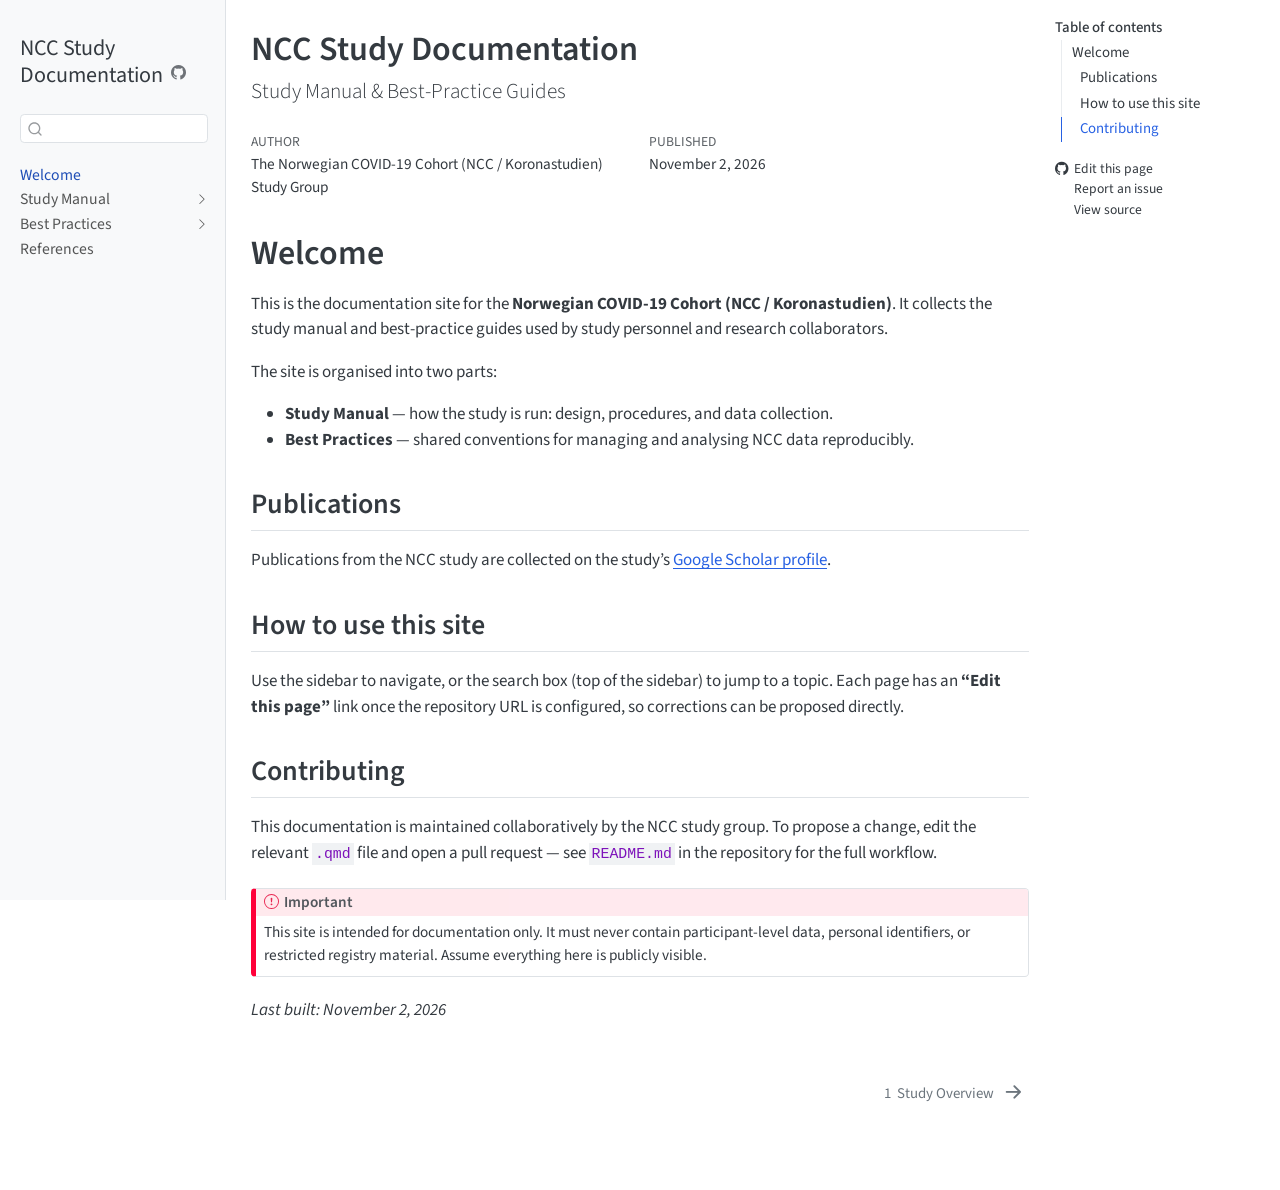
==== commit 4712f836: "Built site for gh-pages" ====
--- a/index.html
+++ b/index.html
@@ -2,12 +2,12 @@
 <html xmlns="http://www.w3.org/1999/xhtml" lang="en" xml:lang="en"><head>
 
 <meta charset="utf-8">
-<meta name="generator" content="quarto-1.10.19">
+<meta name="generator" content="quarto-1.11.9">
 
 <meta name="viewport" content="width=device-width, initial-scale=1.0, user-scalable=yes">
 
 <meta name="author" content="The Norwegian COVID-19 Cohort (NCC / Koronastudien) Study Group">
-<meta name="dcterms.date" content="2026-10-29">
+<meta name="dcterms.date" content="2026-11-02">
 
 <title>NCC Study Documentation</title>
 <style>
@@ -41,14 +41,15 @@
 <link href="./manual/study-overview.html" rel="next">
 <script src="site_libs/quarto-html/quarto.js" type="module"></script>
 <script src="site_libs/quarto-html/tabsets/tabsets.js" type="module"></script>
+<script src="site_libs/quarto-html/scrollable-regions/scrollable-regions.js" type="module"></script>
 <script src="site_libs/quarto-html/popper.min.js"></script>
 <script src="site_libs/quarto-html/tippy.umd.min.js"></script>
 <script src="site_libs/quarto-html/anchor.min.js"></script>
 <link href="site_libs/quarto-html/tippy.css" rel="stylesheet">
-<link href="site_libs/quarto-html/quarto-syntax-highlighting-bf27225e3a48a9273f3daa8f8e829971.css" rel="stylesheet" id="quarto-text-highlighting-styles">
+<link href="site_libs/quarto-html/quarto-syntax-highlighting-63b5708e65d6cd79cd7618c58d0c21e7.css" rel="stylesheet" id="quarto-text-highlighting-styles">
 <script src="site_libs/bootstrap/bootstrap.min.js"></script>
 <link href="site_libs/bootstrap/bootstrap-icons.css" rel="stylesheet">
-<link href="site_libs/bootstrap/bootstrap-ba1bbaae1575926a4c6fd1890e6430eb.min.css" rel="stylesheet" append-hash="true" id="quarto-bootstrap" data-mode="light">
+<link href="site_libs/bootstrap/bootstrap-98723e9f552c3e9d6eb1259064545447.min.css" rel="stylesheet" append-hash="true" id="quarto-bootstrap" data-mode="light">
 <script id="quarto-search-options" type="application/json">{
   "location": "sidebar",
   "copy-button": false,
@@ -81,17 +82,17 @@
 <link rel="stylesheet" href="styles.css">
 </head>
 
-<body class="nav-sidebar docked quarto-light">
+<body class="nav-sidebar docked quarto-light"><a id="quarto-skip-link" class="visually-hidden-focusable" href="#quarto-document-content">Skip to main content</a>
 
 <div id="quarto-search-results"></div>
   <header id="quarto-header" class="headroom fixed-top">
-  <nav class="quarto-secondary-nav">
+  <nav class="quarto-secondary-nav" aria-label="Toolbar">
     <div class="container-fluid d-flex">
       <button type="button" class="quarto-btn-toggle btn" data-bs-toggle="collapse" role="button" data-bs-target=".quarto-sidebar-collapse-item" aria-controls="quarto-sidebar" aria-expanded="false" aria-label="Toggle sidebar navigation" onclick="if (window.quartoToggleHeadroom) { window.quartoToggleHeadroom(); }">
         <i class="bi bi-layout-text-sidebar-reverse"></i>
       </button>
-        <nav class="quarto-page-breadcrumbs" aria-label="breadcrumb"><ol class="breadcrumb"><li class="breadcrumb-item"><a href="./index.html">Welcome</a></li></ol></nav>
-        <a class="flex-grow-1" role="navigation" data-bs-toggle="collapse" data-bs-target=".quarto-sidebar-collapse-item" aria-controls="quarto-sidebar" aria-expanded="false" aria-label="Toggle sidebar navigation" onclick="if (window.quartoToggleHeadroom) { window.quartoToggleHeadroom(); }">      
+        <nav class="quarto-page-breadcrumbs" aria-label="Breadcrumbs"><ol class="breadcrumb"><li class="breadcrumb-item"><a href="./index.html">Welcome</a></li></ol></nav>
+        <a class="flex-grow-1" data-bs-toggle="collapse" data-bs-target=".quarto-sidebar-collapse-item" onclick="if (window.quartoToggleHeadroom) { window.quartoToggleHeadroom(); }">      
         </a>
       <button type="button" class="btn quarto-search-button" aria-label="Search" onclick="window.quartoOpenSearch();">
         <i class="bi bi-search"></i>
@@ -102,7 +103,7 @@
 <!-- content -->
 <div id="quarto-content" class="quarto-container page-columns page-rows-contents page-layout-article">
 <!-- sidebar -->
-  <nav id="quarto-sidebar" class="sidebar collapse collapse-horizontal quarto-sidebar-collapse-item sidebar-navigation docked overflow-auto">
+  <nav id="quarto-sidebar" class="sidebar collapse collapse-horizontal quarto-sidebar-collapse-item sidebar-navigation docked overflow-auto" aria-label="Site">
     <div class="pt-lg-2 mt-2 text-left sidebar-header">
     <div class="sidebar-title mb-0 py-0">
       <a href="./">NCC Study Documentation</a> 
@@ -126,13 +127,10 @@
 </li>
         <li class="sidebar-item sidebar-item-section">
       <div class="sidebar-item-container"> 
-            <a class="sidebar-item-text sidebar-link text-start collapsed" data-bs-toggle="collapse" data-bs-target="#quarto-sidebar-section-1" role="navigation" aria-expanded="false">
- <span class="menu-text">Study Manual</span></a>
-          <a class="sidebar-item-toggle text-start collapsed" data-bs-toggle="collapse" data-bs-target="#quarto-sidebar-section-1" role="navigation" aria-expanded="false" aria-label="Toggle section">
-            <i class="bi bi-chevron-right ms-2"></i>
-          </a> 
+            <button type="button" class="sidebar-item-text sidebar-item-toggle sidebar-link text-start collapsed" data-bs-toggle="collapse" data-bs-target="#quarto-sidebar-section-1" aria-controls="quarto-sidebar-section-1" aria-expanded="false">
+ <span class="menu-text" id="quarto-sidebar-section-1-label">Study Manual</span><i class="bi bi-chevron-right" aria-hidden="true"></i></button>
       </div>
-      <ul id="quarto-sidebar-section-1" class="collapse list-unstyled sidebar-section depth1 ">  
+      <ul id="quarto-sidebar-section-1" aria-labelledby="quarto-sidebar-section-1-label" class="collapse list-unstyled sidebar-section depth1 ">  
           <li class="sidebar-item">
   <div class="sidebar-item-container"> 
   <a href="./manual/study-overview.html" class="sidebar-item-text sidebar-link">
@@ -149,13 +147,10 @@
   </li>
         <li class="sidebar-item sidebar-item-section">
       <div class="sidebar-item-container"> 
-            <a class="sidebar-item-text sidebar-link text-start collapsed" data-bs-toggle="collapse" data-bs-target="#quarto-sidebar-section-2" role="navigation" aria-expanded="false">
- <span class="menu-text">Best Practices</span></a>
-          <a class="sidebar-item-toggle text-start collapsed" data-bs-toggle="collapse" data-bs-target="#quarto-sidebar-section-2" role="navigation" aria-expanded="false" aria-label="Toggle section">
-            <i class="bi bi-chevron-right ms-2"></i>
-          </a> 
+            <button type="button" class="sidebar-item-text sidebar-item-toggle sidebar-link text-start collapsed" data-bs-toggle="collapse" data-bs-target="#quarto-sidebar-section-2" aria-controls="quarto-sidebar-section-2" aria-expanded="false">
+ <span class="menu-text" id="quarto-sidebar-section-2-label">Best Practices</span><i class="bi bi-chevron-right" aria-hidden="true"></i></button>
       </div>
-      <ul id="quarto-sidebar-section-2" class="collapse list-unstyled sidebar-section depth1 ">  
+      <ul id="quarto-sidebar-section-2" aria-labelledby="quarto-sidebar-section-2-label" class="collapse list-unstyled sidebar-section depth1 ">  
           <li class="sidebar-item">
   <div class="sidebar-item-container"> 
   <a href="./best-practices/data-management.html" class="sidebar-item-text sidebar-link">
@@ -182,7 +177,7 @@
 <div id="quarto-sidebar-glass" class="quarto-sidebar-collapse-item" data-bs-toggle="collapse" data-bs-target=".quarto-sidebar-collapse-item"></div>
 <!-- margin-sidebar -->
     <div id="quarto-margin-sidebar" class="sidebar margin-sidebar">
-        <nav id="TOC" role="doc-toc" class="toc-active">
+        <nav id="TOC" role="doc-toc" aria-labelledby="toc-title" class="toc-active">
     <h2 id="toc-title">Table of contents</h2>
    
   <ul>
@@ -196,7 +191,7 @@
 <div class="toc-actions"><ul><li><a href="https://github.com/ncc-study/ncc-docs/edit/main/index.qmd" class="toc-action"><i class="bi bi-github"></i>Edit this page</a></li><li><a href="https://github.com/ncc-study/ncc-docs/issues/new" class="toc-action"><i class="bi empty"></i>Report an issue</a></li><li><a href="https://github.com/ncc-study/ncc-docs/blob/main/index.qmd" class="toc-action"><i class="bi empty"></i>View source</a></li></ul></div></nav>
     </div>
 <!-- main -->
-<main class="content" id="quarto-document-content">
+<main class="content" id="quarto-document-content" tabindex="-1">
 
 <header id="title-block-header" class="quarto-title-block default">
 <div class="quarto-title">
@@ -218,7 +213,7 @@
     <div>
     <div class="quarto-title-meta-heading">Published</div>
     <div class="quarto-title-meta-contents">
-      <p class="date">October 29, 2026</p>
+      <p class="date">November 2, 2026</p>
     </div>
   </div>
   
@@ -251,7 +246,7 @@
 To refresh the fallback, run the script locally and commit the result
 through a pull request:
 
-    pip install scholarly==1.7.11
+    pip install -r scripts/requirements.txt
     python scripts/fetch_scholar_metrics.py SLJhEk0AAAAJ
 
 While this file holds only this comment, no metrics are shown. -->
@@ -276,7 +271,7 @@
 <p>This site is intended for documentation only. It must never contain participant-level data, personal identifiers, or restricted registry material. Assume everything here is publicly visible.</p>
 </div>
 </div>
-<p><em>Last built: October 29, 2026</em></p>
+<p><em>Last built: November 2, 2026</em></p>
 
 
 </section>
@@ -361,7 +356,8 @@
           return filterRegex.test(href) || localhostRegex.test(href) || mailtoRegex.test(href);
       }
       // Inspect non-navigation links and adorn them if external
-     var links = window.document.querySelectorAll('a[href]:not(.nav-link):not(.navbar-brand):not(.toc-action):not(.sidebar-link):not(.sidebar-item-toggle):not(.pagination-link):not(.no-external):not([aria-hidden]):not(.dropdown-item):not(.quarto-navigation-tool):not(.about-link)');
+      window.quartoDecorateExternalLinks = function (root) {
+     var links = (root || window.document).querySelectorAll('a[href]:not(.nav-link):not(.navbar-brand):not(.toc-action):not(.sidebar-link):not(.sidebar-item-toggle):not(.pagination-link):not(.no-external):not([aria-hidden]):not(.dropdown-item):not(.quarto-navigation-tool):not(.about-link)');
       for (var i=0; i<links.length; i++) {
         const link = links[i];
         if (!isInternal(link.href)) {
@@ -370,8 +366,69 @@
           if (link.dataset.originalHref !== undefined) {
             link.href = link.dataset.originalHref;
           }
-        }
-      }
+          if (!link.classList.contains('no-external-icon')) {
+          }
+        }
+      }
+      };
+      window.quartoDecorateExternalLinks(window.document);
+    // Esc closes the popup (WCAG 1.4.13) and focus leaving both trigger and
+    // popup closes it (WCAG 2.4.11); tippy handles neither for interactive popups.
+    const hideOnEscAndFocusOut = {
+      name: 'hideOnEscAndFocusOut',
+      defaultValue: true,
+      fn(instance) {
+        const dismiss = () => {
+          // A show scheduled by the trigger delay would otherwise reopen it
+          instance.clearDelayTimeouts();
+          instance.hide();
+        };
+        const onKeyDown = (event) => {
+          if (event.key !== 'Escape') {
+            return;
+          }
+          // Keep Esc from also reaching page handlers (e.g. reveal.js overview),
+          // except an open reveal.js slide menu, which Esc should close too.
+          // The menu handles keys only when its keyboard option is on.
+          const menuHandlesEsc = window.Reveal?.getPlugin?.('menu')?.isOpen() &&
+            window.Reveal.getConfig().menu?.keyboard !== false;
+          if (!menuHandlesEsc) {
+            event.stopPropagation();
+          }
+          if (instance.popper.contains(window.document.activeElement)) {
+            // Disabled while refocusing so the focus trigger does not reopen it
+            instance.disable();
+            instance.reference.focus();
+            instance.enable();
+          }
+          dismiss();
+        };
+        const onFocusOut = (event) => {
+          const target = event.relatedTarget;
+          if (target && !instance.reference.contains(target) &&
+              !instance.popper.contains(target)) {
+            dismiss();
+          }
+        };
+        // On the trigger too: a click trigger (code-annotations: select) has no
+        // blur handling. Attached for the instance's lifetime so leaving the
+        // trigger also cancels a show still pending on the trigger delay.
+        instance.reference.addEventListener('focusout', onFocusOut);
+        return {
+          onShow() {
+            window.document.addEventListener('keydown', onKeyDown, true);
+            instance.popper.addEventListener('focusout', onFocusOut);
+          },
+          onHide() {
+            window.document.removeEventListener('keydown', onKeyDown, true);
+            instance.popper.removeEventListener('focusout', onFocusOut);
+          },
+          onDestroy() {
+            instance.reference.removeEventListener('focusout', onFocusOut);
+          },
+        };
+      },
+    };
     function tippyHover(el, contentFn, onTriggerFn, onUntriggerFn) {
       const config = {
         allowHTML: true,
@@ -385,6 +442,7 @@
         interactiveBorder: 10,
         theme: 'quarto',
         placement: 'bottom-start',
+        plugins: [hideOnEscAndFocusOut],
       };
       if (contentFn) {
         config.content = contentFn;
@@ -547,44 +605,54 @@
           const lineIds = lines.map((line) => {
             return targetCell + "-" + line;
           })
-          let top = null;
-          let height = null;
-          let parent = null;
+          // Each band is positioned against its own containing block, which is
+          // not the offsetParent of the lines, so place it from client rects.
+          const placeBand = (band, firstEl, lastEl, codeBlock) => {
+            const container = band.offsetParent;
+            if (container === null) {
+              return;
+            }
+            const containerRect = container.getBoundingClientRect();
+            // Reveal.js scales slides with a transform, so convert client
+            // pixels back to the CSS pixels of the container.
+            const scale = containerRect.height / container.offsetHeight || 1;
+            const firstRect = firstEl.getBoundingClientRect();
+            const lastRect = lastEl.getBoundingClientRect();
+            const top = (firstRect.top - containerRect.top) / scale - container.clientTop + container.scrollTop;
+            const height = (lastRect.bottom - firstRect.top) / scale;
+            band.style.top = top - 2 + "px";
+            band.style.height = height + 4 + "px";
+            if (codeBlock) {
+              // Without the copy button wrapper, the containing block is wider
+              // than the code block, so span the code block explicitly.
+              const blockRect = codeBlock.getBoundingClientRect();
+              band.style.left = (blockRect.left - containerRect.left) / scale - container.clientLeft + container.scrollLeft + "px";
+              band.style.width = blockRect.width / scale + "px";
+            }
+          };
           if (lineIds.length > 0) {
-              //compute the position of the single el (top and bottom and make a div)
-              const el = window.document.getElementById(lineIds[0]);
-              top = el.offsetTop;
-              height = el.offsetHeight;
-              parent = el.parentElement.parentElement;
-            if (lineIds.length > 1) {
-              const lastEl = window.document.getElementById(lineIds[lineIds.length - 1]);
-              const bottom = lastEl.offsetTop + lastEl.offsetHeight;
-              height = bottom - top;
-            }
-            if (top !== null && height !== null && parent !== null) {
-              // cook up a div (if necessary) and position it 
-              let div = window.document.getElementById("code-annotation-line-highlight");
-              if (div === null) {
-                div = window.document.createElement("div");
-                div.setAttribute("id", "code-annotation-line-highlight");
-                div.style.position = 'absolute';
-                parent.appendChild(div);
-              }
-              div.style.top = top - 2 + "px";
-              div.style.height = height + 4 + "px";
-              div.style.left = 0;
-              let gutterDiv = window.document.getElementById("code-annotation-line-highlight-gutter");
-              if (gutterDiv === null) {
-                gutterDiv = window.document.createElement("div");
-                gutterDiv.setAttribute("id", "code-annotation-line-highlight-gutter");
-                gutterDiv.style.position = 'absolute';
-                const codeCell = window.document.getElementById(targetCell);
-                const gutter = codeCell.querySelector('.code-annotation-gutter');
-                gutter.appendChild(gutterDiv);
-              }
-              gutterDiv.style.top = top - 2 + "px";
-              gutterDiv.style.height = height + 4 + "px";
-            }
+            const el = window.document.getElementById(lineIds[0]);
+            const lastEl = window.document.getElementById(lineIds[lineIds.length - 1]);
+            const parent = el.parentElement.parentElement;
+            // cook up a div (if necessary) and position it
+            let div = window.document.getElementById("code-annotation-line-highlight");
+            if (div === null) {
+              div = window.document.createElement("div");
+              div.setAttribute("id", "code-annotation-line-highlight");
+              div.style.position = 'absolute';
+              parent.appendChild(div);
+            }
+            placeBand(div, el, lastEl, parent.closest("div.sourceCode") || parent);
+            let gutterDiv = window.document.getElementById("code-annotation-line-highlight-gutter");
+            if (gutterDiv === null) {
+              gutterDiv = window.document.createElement("div");
+              gutterDiv.setAttribute("id", "code-annotation-line-highlight-gutter");
+              gutterDiv.style.position = 'absolute';
+              const codeCell = window.document.getElementById(targetCell);
+              const gutter = codeCell.querySelector('.code-annotation-gutter');
+              gutter.appendChild(gutterDiv);
+            }
+            placeBand(gutterDiv, el, lastEl);
             selectedAnnoteEl = annoteEl;
           }
         };
@@ -683,7 +751,10 @@
     }
   });
   </script>
-<nav class="page-navigation">
+  <script type="application/javascript">
+  window.quartoScrollableRegionsLabels = {"code":"Scrollable code","output":"Scrollable output"};
+  </script>
+<nav class="page-navigation" aria-label="Page">
   <div class="nav-page nav-page-previous">
   </div>
   <div class="nav-page nav-page-next">
--- a/site_libs/quarto-html/quarto-syntax-highlighting-63b5708e65d6cd79cd7618c58d0c21e7.css
+++ b/site_libs/quarto-html/quarto-syntax-highlighting-63b5708e65d6cd79cd7618c58d0c21e7.css
@@ -0,0 +1,236 @@
+/* quarto syntax highlight colors */
+:root {
+  --quarto-hl-ot-color: #003B4F;
+  --quarto-hl-at-color: #657422;
+  --quarto-hl-ss-color: #20794D;
+  --quarto-hl-an-color: #5E5E5E;
+  --quarto-hl-fu-color: #4758AB;
+  --quarto-hl-st-color: #20794D;
+  --quarto-hl-cf-color: #003B4F;
+  --quarto-hl-op-color: #5E5E5E;
+  --quarto-hl-er-color: #AD0000;
+  --quarto-hl-bn-color: #AD0000;
+  --quarto-hl-al-color: #AD0000;
+  --quarto-hl-va-color: #111111;
+  --quarto-hl-bu-color: inherit;
+  --quarto-hl-ex-color: inherit;
+  --quarto-hl-pp-color: #AD0000;
+  --quarto-hl-in-color: #5E5E5E;
+  --quarto-hl-vs-color: #20794D;
+  --quarto-hl-wa-color: #5E5E5E;
+  --quarto-hl-do-color: #5E5E5E;
+  --quarto-hl-im-color: #00769E;
+  --quarto-hl-ch-color: #20794D;
+  --quarto-hl-dt-color: #AD0000;
+  --quarto-hl-fl-color: #AD0000;
+  --quarto-hl-co-color: #5E5E5E;
+  --quarto-hl-cv-color: #5E5E5E;
+  --quarto-hl-cn-color: #8f5902;
+  --quarto-hl-sc-color: #5E5E5E;
+  --quarto-hl-dv-color: #AD0000;
+  --quarto-hl-kw-color: #003B4F;
+}
+
+/* other quarto variables */
+:root {
+  --quarto-font-monospace: SFMono-Regular, Menlo, Monaco, Consolas, "Liberation Mono", "Courier New", monospace;
+}
+
+/* syntax highlight based on Pandoc's rules */
+pre > code.sourceCode > span {
+  color: #003B4F;
+}
+
+code.sourceCode > span {
+  color: #003B4F;
+}
+
+div.sourceCode,
+div.sourceCode pre.sourceCode {
+  color: #003B4F;
+}
+
+/* Normal */
+code span {
+  color: #003B4F;
+}
+
+/* Alert */
+code span.al {
+  color: #AD0000;
+  font-style: inherit;
+}
+
+/* Annotation */
+code span.an {
+  color: #5E5E5E;
+  font-style: inherit;
+}
+
+/* Attribute */
+code span.at {
+  color: #657422;
+  font-style: inherit;
+}
+
+/* BaseN */
+code span.bn {
+  color: #AD0000;
+  font-style: inherit;
+}
+
+/* BuiltIn */
+code span.bu {
+  font-style: inherit;
+}
+
+/* ControlFlow */
+code span.cf {
+  color: #003B4F;
+  font-weight: bold;
+  font-style: inherit;
+}
+
+/* Char */
+code span.ch {
+  color: #20794D;
+  font-style: inherit;
+}
+
+/* Constant */
+code span.cn {
+  color: #8f5902;
+  font-style: inherit;
+}
+
+/* Comment */
+code span.co {
+  color: #5E5E5E;
+  font-style: inherit;
+}
+
+/* CommentVar */
+code span.cv {
+  color: #5E5E5E;
+  font-style: italic;
+}
+
+/* Documentation */
+code span.do {
+  color: #5E5E5E;
+  font-style: italic;
+}
+
+/* DataType */
+code span.dt {
+  color: #AD0000;
+  font-style: inherit;
+}
+
+/* DecVal */
+code span.dv {
+  color: #AD0000;
+  font-style: inherit;
+}
+
+/* Error */
+code span.er {
+  color: #AD0000;
+  font-style: inherit;
+}
+
+/* Extension */
+code span.ex {
+  font-style: inherit;
+}
+
+/* Float */
+code span.fl {
+  color: #AD0000;
+  font-style: inherit;
+}
+
+/* Function */
+code span.fu {
+  color: #4758AB;
+  font-style: inherit;
+}
+
+/* Import */
+code span.im {
+  color: #00769E;
+  font-style: inherit;
+}
+
+/* Information */
+code span.in {
+  color: #5E5E5E;
+  font-style: inherit;
+}
+
+/* Keyword */
+code span.kw {
+  color: #003B4F;
+  font-weight: bold;
+  font-style: inherit;
+}
+
+/* Operator */
+code span.op {
+  color: #5E5E5E;
+  font-style: inherit;
+}
+
+/* Other */
+code span.ot {
+  color: #003B4F;
+  font-style: inherit;
+}
+
+/* Preprocessor */
+code span.pp {
+  color: #AD0000;
+  font-style: inherit;
+}
+
+/* SpecialChar */
+code span.sc {
+  color: #5E5E5E;
+  font-style: inherit;
+}
+
+/* SpecialString */
+code span.ss {
+  color: #20794D;
+  font-style: inherit;
+}
+
+/* String */
+code span.st {
+  color: #20794D;
+  font-style: inherit;
+}
+
+/* Variable */
+code span.va {
+  color: #111111;
+  font-style: inherit;
+}
+
+/* VerbatimString */
+code span.vs {
+  color: #20794D;
+  font-style: inherit;
+}
+
+/* Warning */
+code span.wa {
+  color: #5E5E5E;
+  font-style: italic;
+}
+
+.prevent-inlining {
+  content: "</";
+}
+
+/*# sourceMappingURL=054cc16b9e9817627be6994582d2ffb5.css.map */
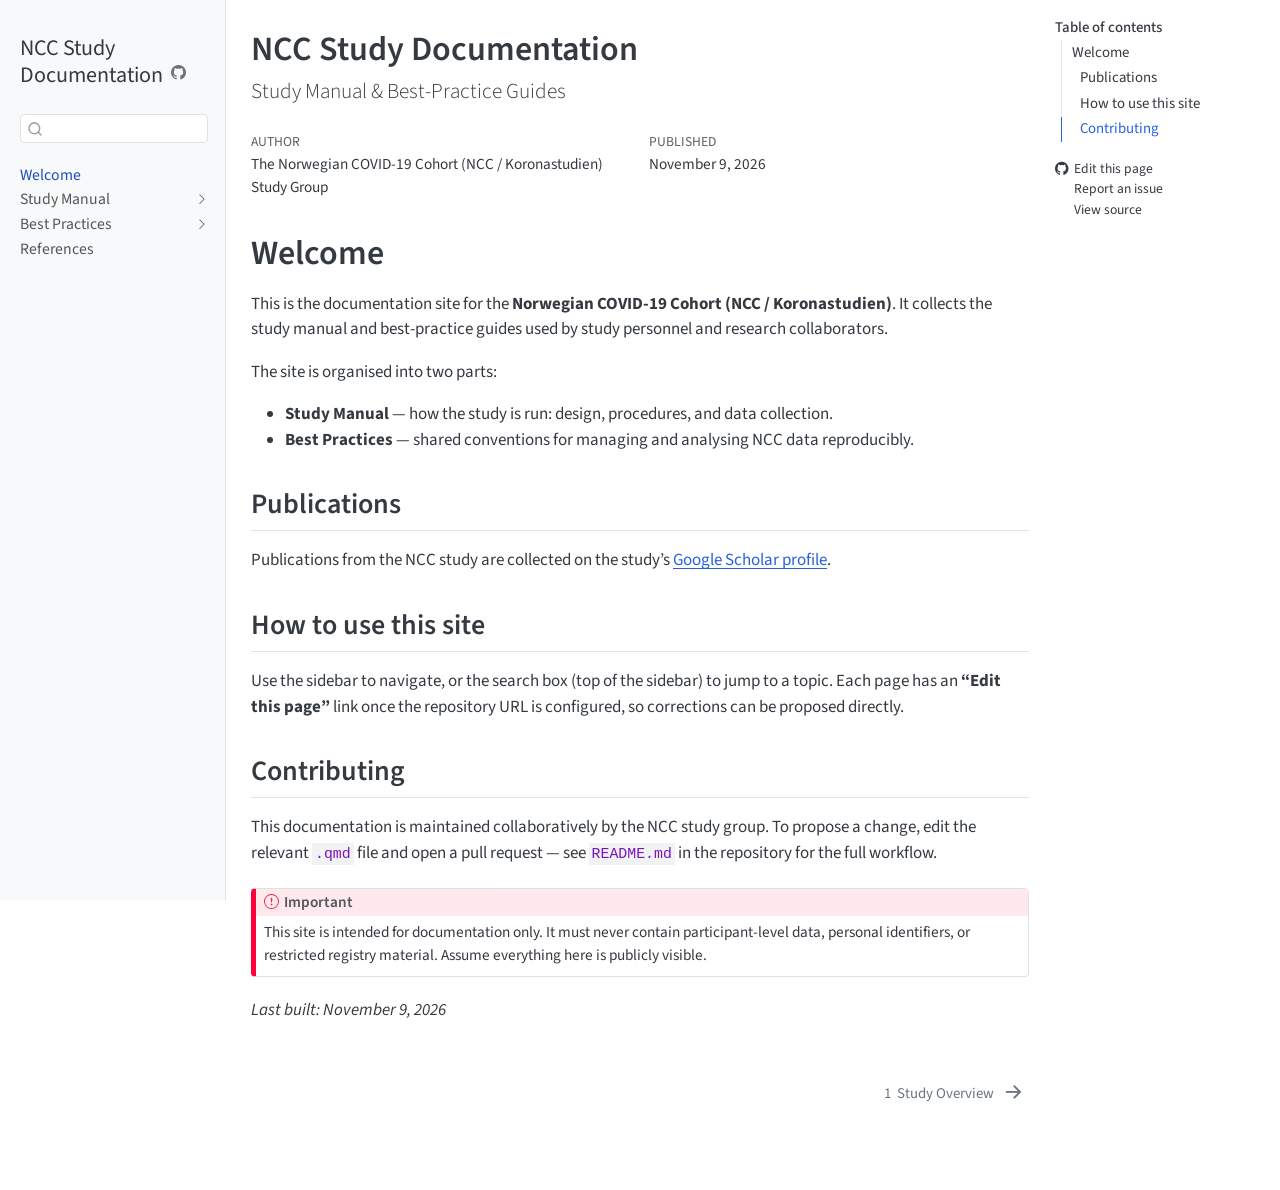
==== commit 5bdbd504: "Built site for gh-pages" ====
--- a/index.html
+++ b/index.html
@@ -7,7 +7,7 @@
 <meta name="viewport" content="width=device-width, initial-scale=1.0, user-scalable=yes">
 
 <meta name="author" content="The Norwegian COVID-19 Cohort (NCC / Koronastudien) Study Group">
-<meta name="dcterms.date" content="2026-11-02">
+<meta name="dcterms.date" content="2026-11-09">
 
 <title>NCC Study Documentation</title>
 <style>
@@ -49,7 +49,7 @@
 <link href="site_libs/quarto-html/quarto-syntax-highlighting-63b5708e65d6cd79cd7618c58d0c21e7.css" rel="stylesheet" id="quarto-text-highlighting-styles">
 <script src="site_libs/bootstrap/bootstrap.min.js"></script>
 <link href="site_libs/bootstrap/bootstrap-icons.css" rel="stylesheet">
-<link href="site_libs/bootstrap/bootstrap-98723e9f552c3e9d6eb1259064545447.min.css" rel="stylesheet" append-hash="true" id="quarto-bootstrap" data-mode="light">
+<link href="site_libs/bootstrap/bootstrap-27db5f87f0def596b16f613d6c9bdbfa.min.css" rel="stylesheet" append-hash="true" id="quarto-bootstrap" data-mode="light">
 <script id="quarto-search-options" type="application/json">{
   "location": "sidebar",
   "copy-button": false,
@@ -213,7 +213,7 @@
     <div>
     <div class="quarto-title-meta-heading">Published</div>
     <div class="quarto-title-meta-contents">
-      <p class="date">November 2, 2026</p>
+      <p class="date">November 9, 2026</p>
     </div>
   </div>
   
@@ -271,7 +271,7 @@
 <p>This site is intended for documentation only. It must never contain participant-level data, personal identifiers, or restricted registry material. Assume everything here is publicly visible.</p>
 </div>
 </div>
-<p><em>Last built: November 2, 2026</em></p>
+<p><em>Last built: November 9, 2026</em></p>
 
 
 </section>
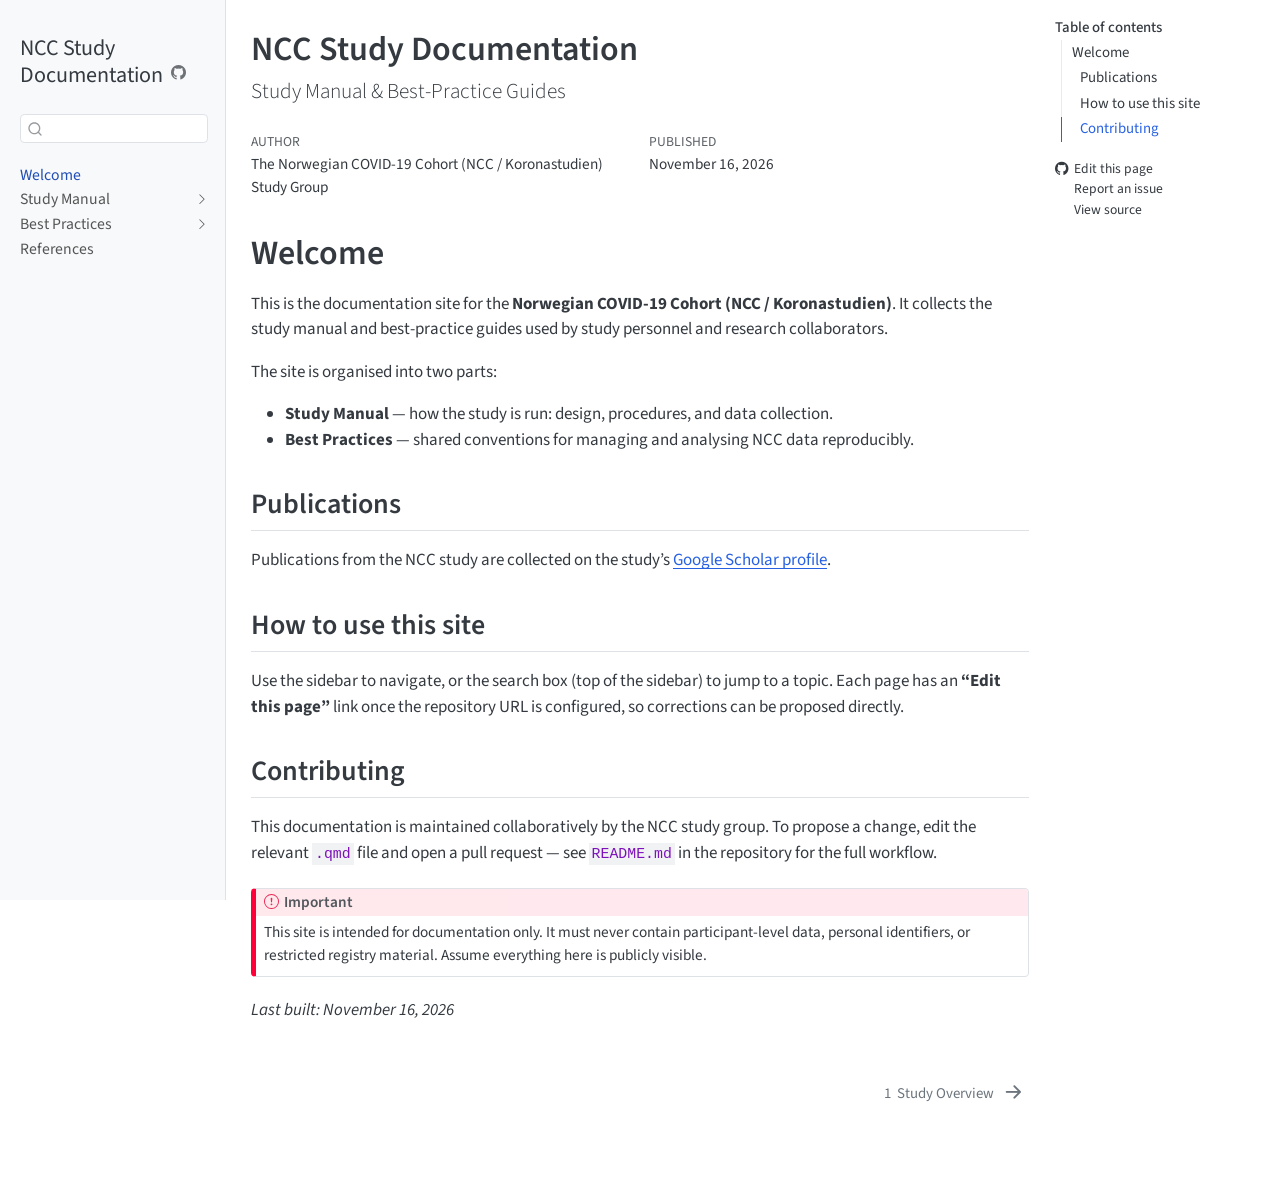
==== commit fa8b70cd: "Built site for gh-pages" ====
--- a/index.html
+++ b/index.html
@@ -7,7 +7,7 @@
 <meta name="viewport" content="width=device-width, initial-scale=1.0, user-scalable=yes">
 
 <meta name="author" content="The Norwegian COVID-19 Cohort (NCC / Koronastudien) Study Group">
-<meta name="dcterms.date" content="2026-11-09">
+<meta name="dcterms.date" content="2026-11-16">
 
 <title>NCC Study Documentation</title>
 <style>
@@ -213,7 +213,7 @@
     <div>
     <div class="quarto-title-meta-heading">Published</div>
     <div class="quarto-title-meta-contents">
-      <p class="date">November 9, 2026</p>
+      <p class="date">November 16, 2026</p>
     </div>
   </div>
   
@@ -271,7 +271,7 @@
 <p>This site is intended for documentation only. It must never contain participant-level data, personal identifiers, or restricted registry material. Assume everything here is publicly visible.</p>
 </div>
 </div>
-<p><em>Last built: November 9, 2026</em></p>
+<p><em>Last built: November 16, 2026</em></p>
 
 
 </section>
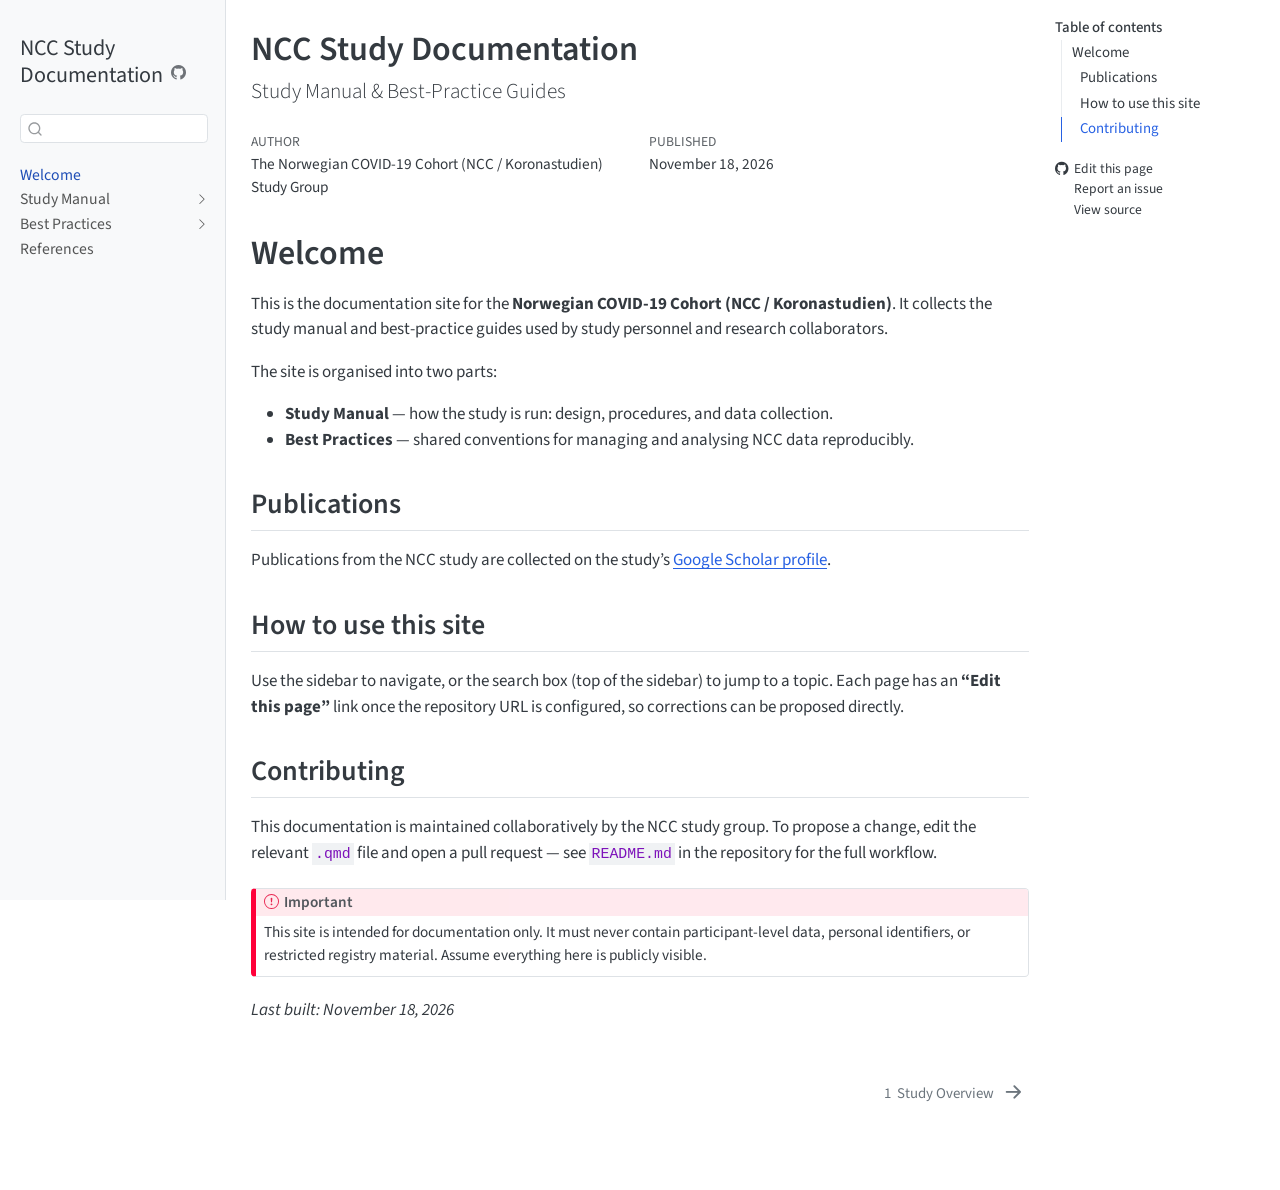
==== commit 1687e261: "Built site for gh-pages" ====
--- a/index.html
+++ b/index.html
@@ -7,7 +7,7 @@
 <meta name="viewport" content="width=device-width, initial-scale=1.0, user-scalable=yes">
 
 <meta name="author" content="The Norwegian COVID-19 Cohort (NCC / Koronastudien) Study Group">
-<meta name="dcterms.date" content="2026-11-16">
+<meta name="dcterms.date" content="2026-11-18">
 
 <title>NCC Study Documentation</title>
 <style>
@@ -163,6 +163,12 @@
  <span class="menu-text"><span class="chapter-number">4</span>&nbsp; <span class="chapter-title">Reproducible Analysis</span></span></a>
   </div>
 </li>
+          <li class="sidebar-item">
+  <div class="sidebar-item-container"> 
+  <a href="./best-practices/analysis-workflow.html" class="sidebar-item-text sidebar-link">
+ <span class="menu-text"><span class="chapter-number">5</span>&nbsp; <span class="chapter-title">Analysis workflow</span></span></a>
+  </div>
+</li>
       </ul>
   </li>
         <li class="sidebar-item">
@@ -213,7 +219,7 @@
     <div>
     <div class="quarto-title-meta-heading">Published</div>
     <div class="quarto-title-meta-contents">
-      <p class="date">November 16, 2026</p>
+      <p class="date">November 18, 2026</p>
     </div>
   </div>
   
@@ -271,7 +277,7 @@
 <p>This site is intended for documentation only. It must never contain participant-level data, personal identifiers, or restricted registry material. Assume everything here is publicly visible.</p>
 </div>
 </div>
-<p><em>Last built: November 16, 2026</em></p>
+<p><em>Last built: November 18, 2026</em></p>
 
 
 </section>
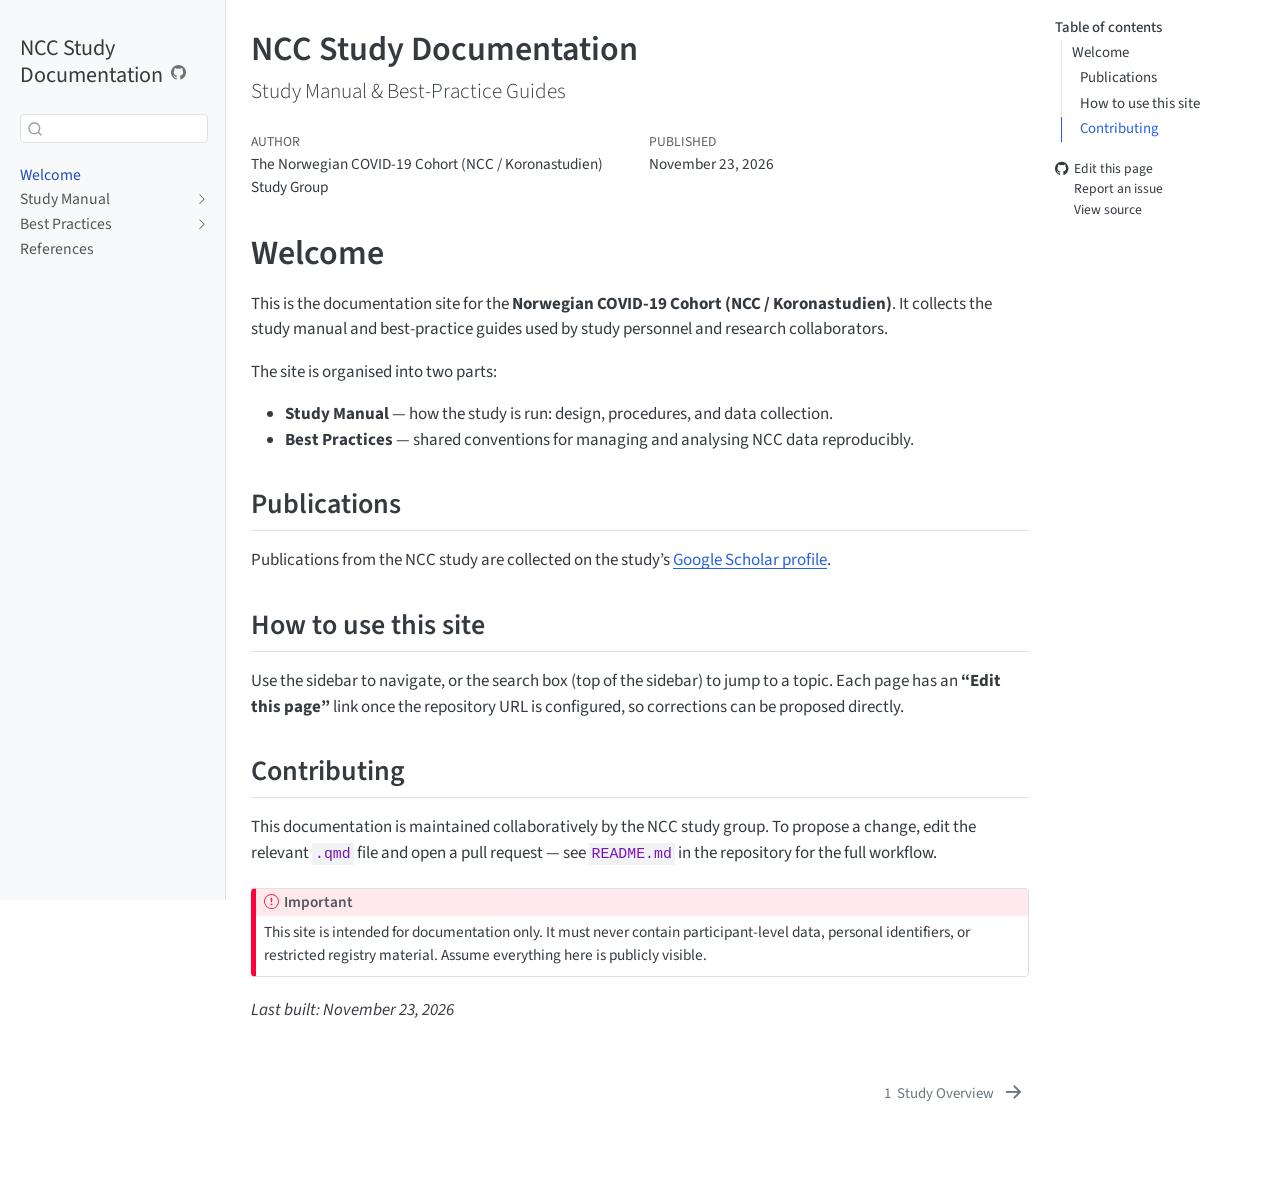
==== commit 58269dd4: "Built site for gh-pages" ====
--- a/index.html
+++ b/index.html
@@ -7,7 +7,7 @@
 <meta name="viewport" content="width=device-width, initial-scale=1.0, user-scalable=yes">
 
 <meta name="author" content="The Norwegian COVID-19 Cohort (NCC / Koronastudien) Study Group">
-<meta name="dcterms.date" content="2026-11-18">
+<meta name="dcterms.date" content="2026-11-23">
 
 <title>NCC Study Documentation</title>
 <style>
@@ -49,7 +49,7 @@
 <link href="site_libs/quarto-html/quarto-syntax-highlighting-63b5708e65d6cd79cd7618c58d0c21e7.css" rel="stylesheet" id="quarto-text-highlighting-styles">
 <script src="site_libs/bootstrap/bootstrap.min.js"></script>
 <link href="site_libs/bootstrap/bootstrap-icons.css" rel="stylesheet">
-<link href="site_libs/bootstrap/bootstrap-27db5f87f0def596b16f613d6c9bdbfa.min.css" rel="stylesheet" append-hash="true" id="quarto-bootstrap" data-mode="light">
+<link href="site_libs/bootstrap/bootstrap-a71520af13e4c6b5a7ac03cb4efe7867.min.css" rel="stylesheet" append-hash="true" id="quarto-bootstrap" data-mode="light">
 <script id="quarto-search-options" type="application/json">{
   "location": "sidebar",
   "copy-button": false,
@@ -219,7 +219,7 @@
     <div>
     <div class="quarto-title-meta-heading">Published</div>
     <div class="quarto-title-meta-contents">
-      <p class="date">November 18, 2026</p>
+      <p class="date">November 23, 2026</p>
     </div>
   </div>
   
@@ -277,7 +277,7 @@
 <p>This site is intended for documentation only. It must never contain participant-level data, personal identifiers, or restricted registry material. Assume everything here is publicly visible.</p>
 </div>
 </div>
-<p><em>Last built: November 18, 2026</em></p>
+<p><em>Last built: November 23, 2026</em></p>
 
 
 </section>
